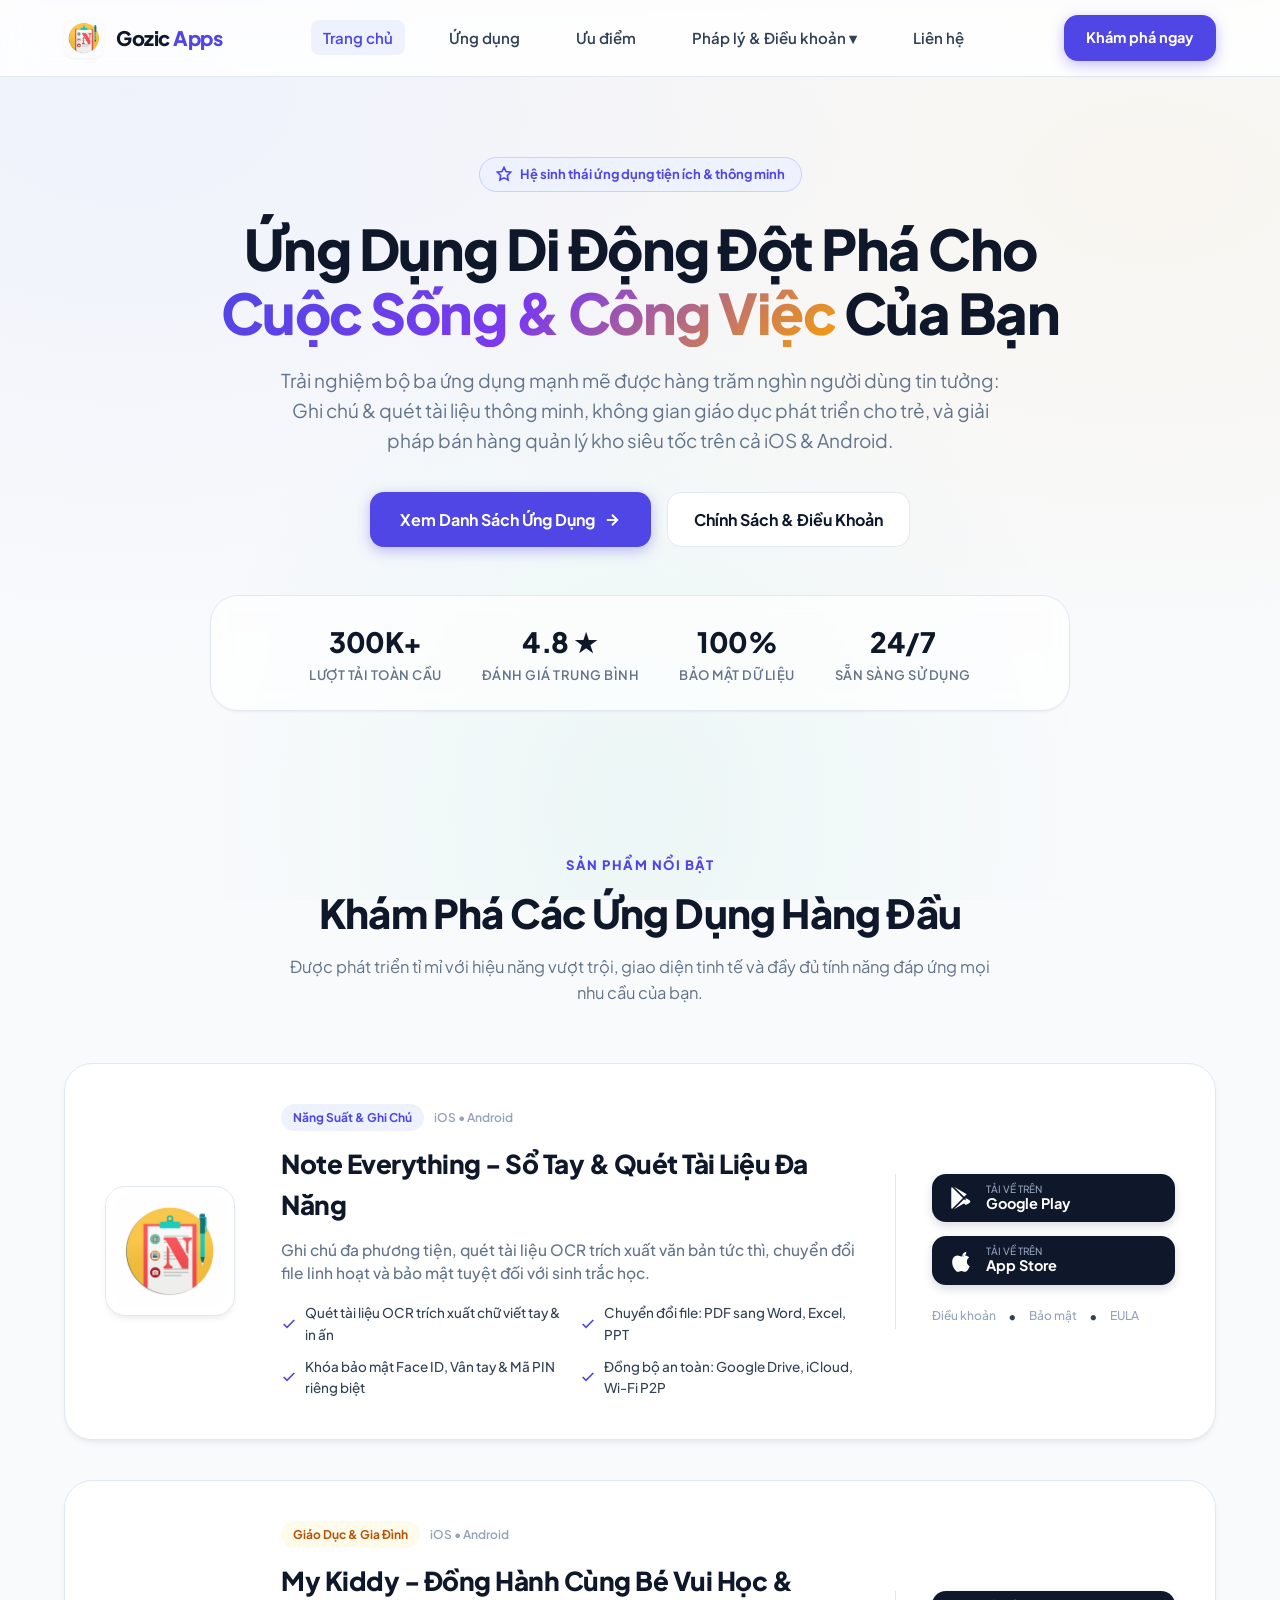
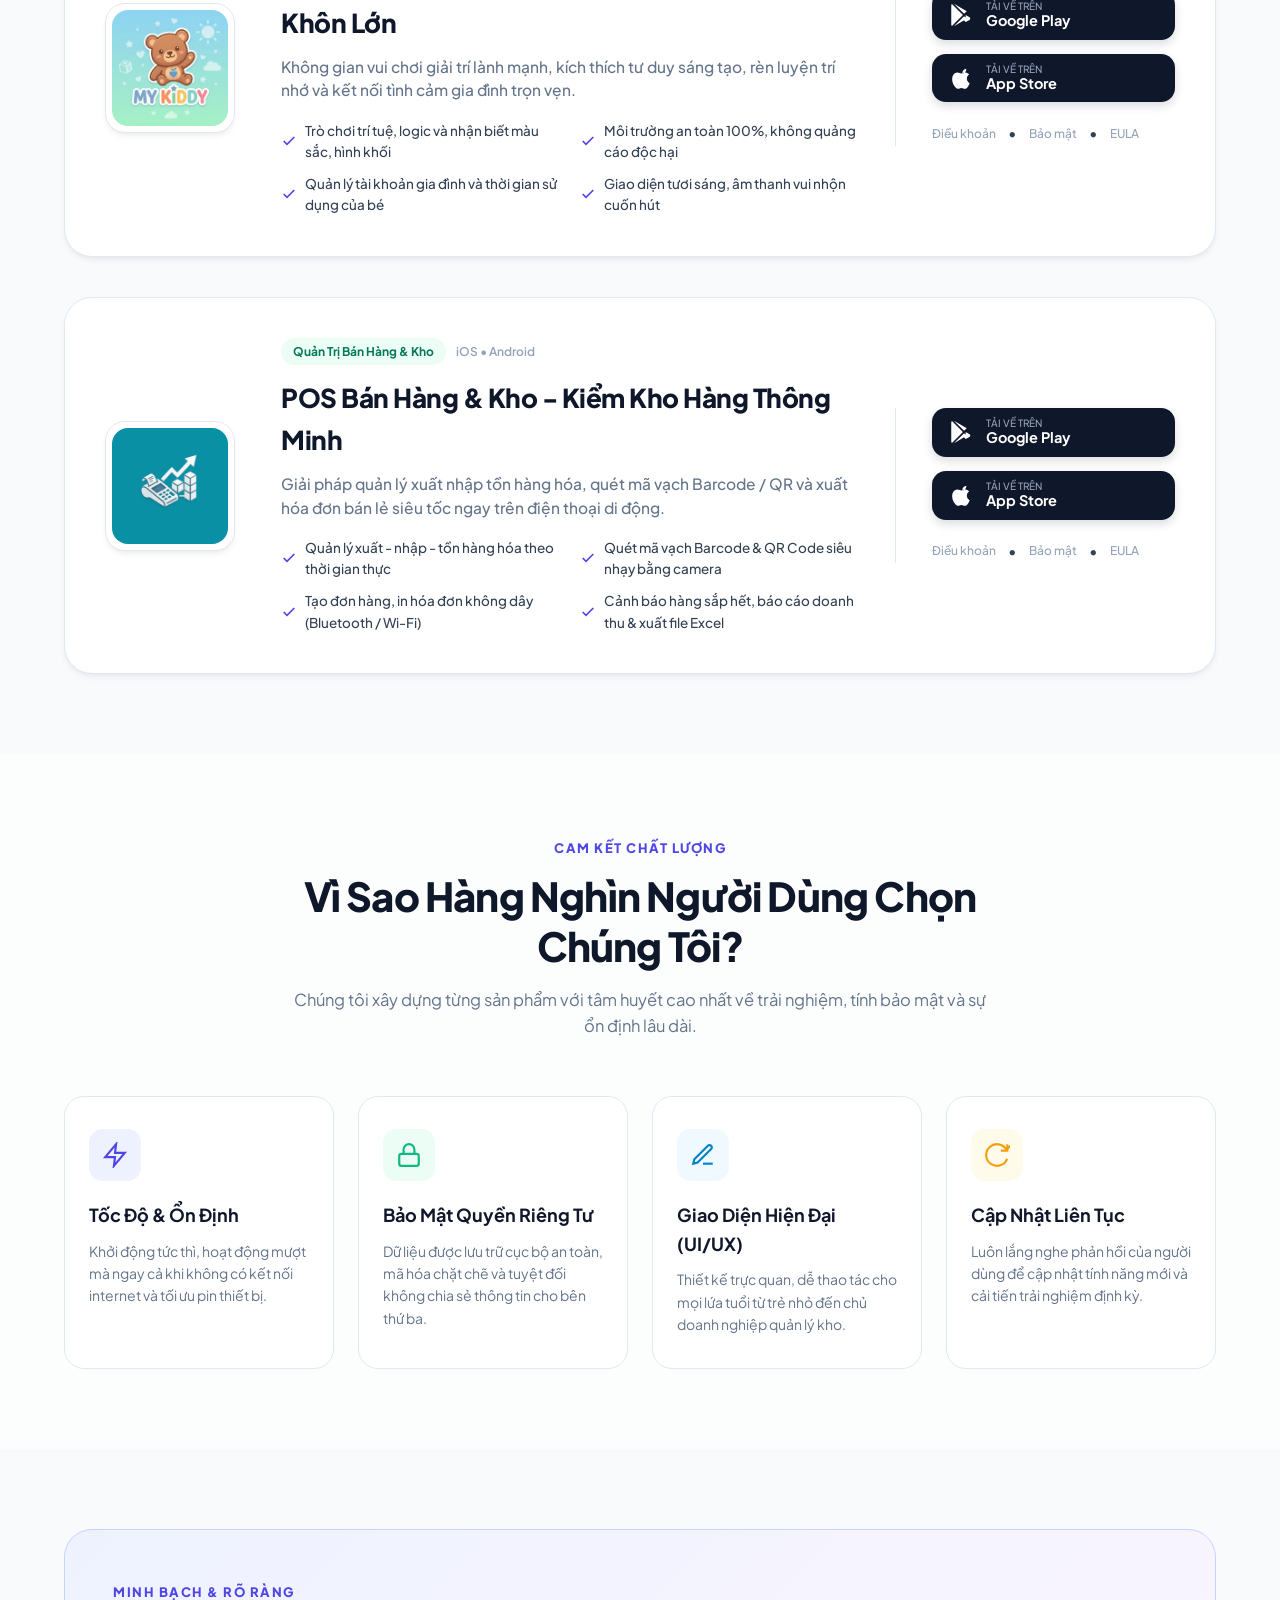
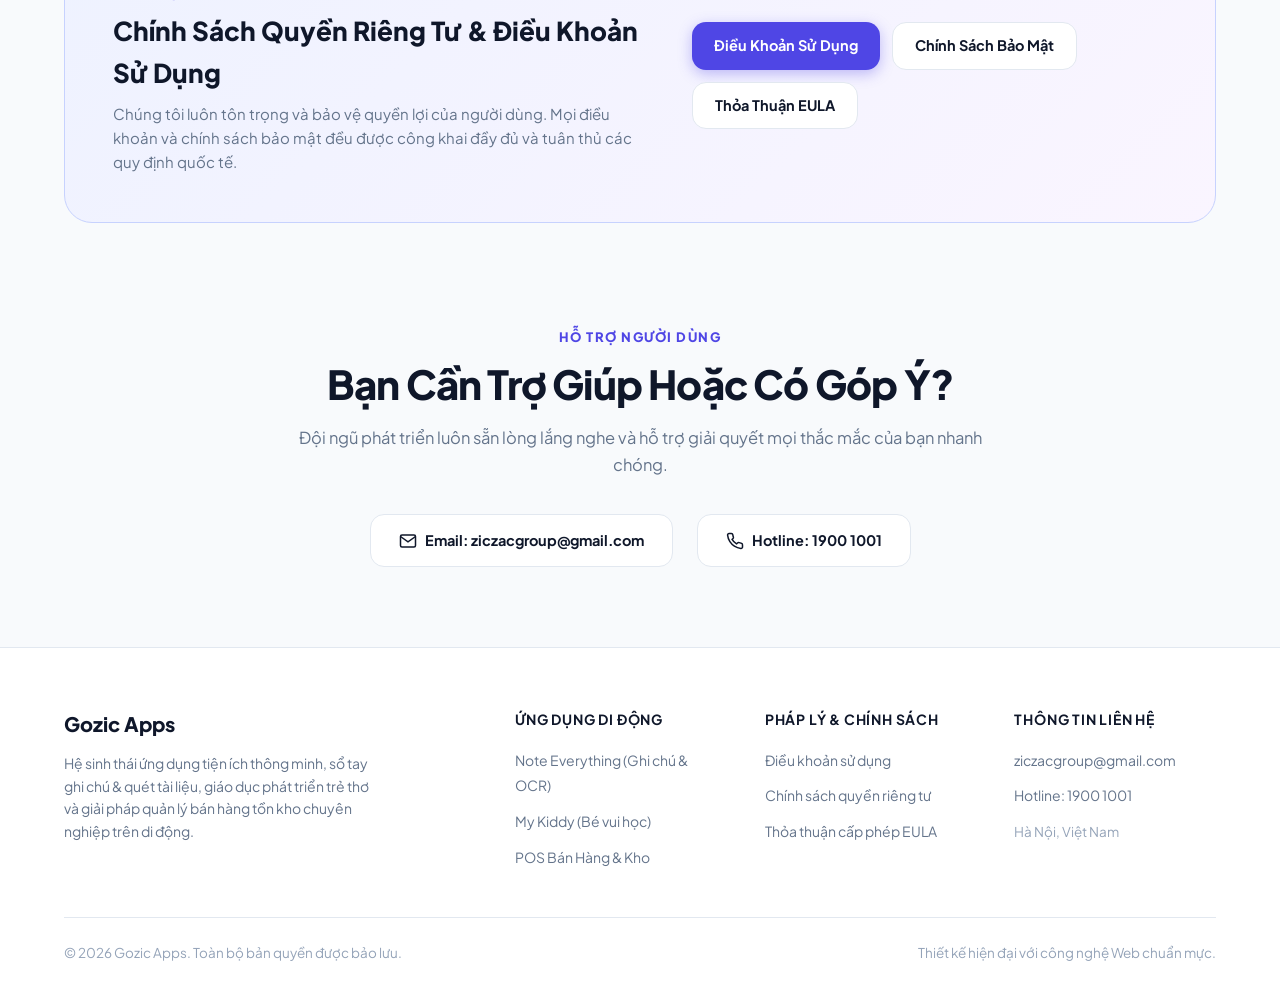
==== index.html @ 4e3cdf43 "feat: initialize myapps website with 3 apps showcase, custom modern styling, and full legal policy p" ====
<!DOCTYPE html>
<html lang="vi">
<head>
  <meta charset="UTF-8">
  <meta name="viewport" content="width=device-width, initial-scale=1.0">
  <title>Gozic Apps - Hệ Sinh Thái Ứng Dụng Di Động Thông Minh</title>
  <meta name="description" content="Khám phá bộ 3 ứng dụng di động hàng đầu của Gozic: Note Everything (Ghi chú & Scanner), My Kiddy (Giáo dục gia đình) và POS Bán Hàng & Kho trên Android và iOS.">
  
  <!-- Open Graph -->
  <meta property="og:title" content="Gozic Apps - Hệ Sinh Thái Ứng Dụng Di Động Thông Minh">
  <meta property="og:description" content="Ghi chú & Quét tài liệu OCR, Giáo dục vui học cho trẻ và Quản lý bán hàng kho hàng chuyên nghiệp trên iOS & Android.">
  <meta property="og:image" content="assets/photo/note-everything.png">
  <meta property="og:type" content="website">

  <!-- Favicon -->
  <link rel="icon" type="image/png" href="assets/photo/note-everything.png">

  <!-- Fonts: Plus Jakarta Sans -->
  <link rel="preconnect" href="https://fonts.googleapis.com">
  <link rel="preconnect" href="https://fonts.gstatic.com" crossorigin>
  <link href="https://fonts.googleapis.com/css2?family=Plus+Jakarta+Sans:wght@400;500;600;700;800&display=swap" rel="stylesheet">

  <!-- Stylesheet -->
  <link rel="stylesheet" href="assets/css/style.css">
</head>
<body>

  <!-- Site Header -->
  <header class="site-header">
    <div class="container">
      <div class="nav-wrap">
        <a href="index.html" class="brand-logo">
          <img src="assets/photo/note-everything.png" alt="Gozic Apps Logo">
          <span>Gozic <span class="brand-accent">Apps</span></span>
        </a>

        <ul class="nav-links">
          <li><a href="#home" class="active">Trang chủ</a></li>
          <li><a href="#apps">Ứng dụng</a></li>
          <li><a href="#features">Ưu điểm</a></li>
          <li class="nav-dropdown">
            <a href="#legal">Pháp lý & Điều khoản ▾</a>
            <ul class="dropdown-menu">
              <li><a href="pages/terms-and-conditions-of-use.html">Điều khoản sử dụng</a></li>
              <li><a href="pages/privacy-policy.html">Chính sách bảo mật</a></li>
              <li><a href="pages/licensed-application-end-user-license-agreement.html">Thỏa thuận EULA</a></li>
            </ul>
          </li>
          <li><a href="#contact">Liên hệ</a></li>
        </ul>

        <div class="nav-cta">
          <a href="#apps" class="btn btn-primary">Khám phá ngay</a>
        </div>

        <button class="mobile-toggle" aria-label="Toggle Menu">
          <span></span>
          <span></span>
          <span></span>
        </button>
      </div>
    </div>
  </header>

  <!-- Mobile Navigation Drawer -->
  <div class="mobile-nav-drawer">
    <a href="#home">Trang chủ</a>
    <a href="#apps">Danh sách Ứng dụng</a>
    <a href="#features">Ưu điểm vượt trội</a>
    <a href="pages/terms-and-conditions-of-use.html">Điều khoản sử dụng</a>
    <a href="pages/privacy-policy.html">Chính sách bảo mật</a>
    <a href="pages/licensed-application-end-user-license-agreement.html">Thỏa thuận EULA</a>
    <a href="#contact">Liên hệ hỗ trợ</a>
  </div>

  <main>
    <!-- Hero Section -->
    <section id="home" class="hero-section">
      <div class="container">
        <span class="badge-pill">
          <svg viewBox="0 0 24 24" fill="none" stroke="currentColor" stroke-width="2.5"><path d="M12 2l3.09 6.26L22 9.27l-5 4.87 1.18 6.88L12 17.77l-6.18 3.25L7 14.14 2 9.27l6.91-1.01L12 2z"/></svg>
          Hệ sinh thái ứng dụng tiện ích & thông minh
        </span>

        <h1 class="hero-title">
          Ứng Dụng Di Động Đột Phá Cho <br>
          <span class="gradient-text">Cuộc Sống & Công Việc</span> Của Bạn
        </h1>

        <p class="hero-desc">
          Trải nghiệm bộ ba ứng dụng mạnh mẽ được hàng trăm nghìn người dùng tin tưởng: Ghi chú & quét tài liệu thông minh, không gian giáo dục phát triển cho trẻ, và giải pháp bán hàng quản lý kho siêu tốc trên cả iOS & Android.
        </p>

        <div style="display: flex; justify-content: center; gap: 16px; flex-wrap: wrap;">
          <a href="#apps" class="btn btn-primary" style="padding: 14px 30px; font-size: 16px;">
            Xem Danh Sách Ứng Dụng
            <svg width="18" height="18" viewBox="0 0 24 24" fill="none" stroke="currentColor" stroke-width="2.5"><line x1="5" y1="12" x2="19" y2="12"></line><polyline points="12 5 19 12 12 19"></polyline></svg>
          </a>
          <a href="#legal" class="btn btn-outline" style="padding: 14px 26px; font-size: 16px;">
            Chính Sách & Điều Khoản
          </a>
        </div>

        <!-- Social Proof Stats -->
        <div class="hero-stats">
          <div class="stat-item">
            <div class="stat-number">300K+</div>
            <div class="stat-label">Lượt Tải Toàn Cầu</div>
          </div>
          <div class="stat-item">
            <div class="stat-number">4.8 ★</div>
            <div class="stat-label">Đánh Giá Trung Bình</div>
          </div>
          <div class="stat-item">
            <div class="stat-number">100%</div>
            <div class="stat-label">Bảo Mật Dữ Liệu</div>
          </div>
          <div class="stat-item">
            <div class="stat-number">24/7</div>
            <div class="stat-label">Sẵn Sàng Sử Dụng</div>
          </div>
        </div>
      </div>
    </section>

    <!-- Apps Showcase Section -->
    <section id="apps" class="section">
      <div class="container">
        <div class="section-header">
          <span class="section-tag">Sản phẩm nổi bật</span>
          <h2 class="section-title">Khám Phá Các Ứng Dụng Hàng Đầu</h2>
          <p class="section-desc">
            Được phát triển tỉ mỉ với hiệu năng vượt trội, giao diện tinh tế và đầy đủ tính năng đáp ứng mọi nhu cầu của bạn.
          </p>
        </div>

        <div class="apps-grid">
          
          <!-- APP 1: Note Everything -->
          <article id="app-note" class="app-card">
            <div class="app-logo-box">
              <img src="assets/photo/note-everything.png" alt="Note Everything App Icon" loading="lazy">
            </div>

            <div class="app-info">
              <div class="app-meta">
                <span class="app-category-badge badge-indigo">Năng Suất & Ghi Chú</span>
                <span class="app-platform-tags">iOS • Android</span>
              </div>
              <h3 class="app-name">Note Everything - Sổ Tay & Quét Tài Liệu Đa Năng</h3>
              <p class="app-tagline">
                Ghi chú đa phương tiện, quét tài liệu OCR trích xuất văn bản tức thì, chuyển đổi file linh hoạt và bảo mật tuyệt đối với sinh trắc học.
              </p>

              <ul class="app-feature-list">
                <li>
                  <svg viewBox="0 0 24 24" fill="none" stroke="currentColor" stroke-width="2.5"><polyline points="20 6 9 17 4 12"></polyline></svg>
                  Quét tài liệu OCR trích xuất chữ viết tay & in ấn
                </li>
                <li>
                  <svg viewBox="0 0 24 24" fill="none" stroke="currentColor" stroke-width="2.5"><polyline points="20 6 9 17 4 12"></polyline></svg>
                  Chuyển đổi file: PDF sang Word, Excel, PPT
                </li>
                <li>
                  <svg viewBox="0 0 24 24" fill="none" stroke="currentColor" stroke-width="2.5"><polyline points="20 6 9 17 4 12"></polyline></svg>
                  Khóa bảo mật Face ID, Vân tay & Mã PIN riêng biệt
                </li>
                <li>
                  <svg viewBox="0 0 24 24" fill="none" stroke="currentColor" stroke-width="2.5"><polyline points="20 6 9 17 4 12"></polyline></svg>
                  Đồng bộ an toàn: Google Drive, iCloud, Wi-Fi P2P
                </li>
              </ul>
            </div>

            <div class="app-actions">
              <!-- Google Play -->
              <a href="https://play.google.com/store/apps/details?id=com.wrap.apps.note" target="_blank" rel="noopener noreferrer" class="store-btn">
                <svg viewBox="0 0 24 24"><path d="M3.609 1.814L13.792 12 3.61 22.186a2.38 2.38 0 0 1-.61-1.63V3.444c0-.624.225-1.2.609-1.63zm11.24 11.24l2.483 2.484-11.89 6.837 9.407-9.321zm0-2.108L5.442 1.625l11.89 6.837-2.483 2.484zm1.485 1.054l3.52 2.022a1.442 1.442 0 0 1 0 2.496l-3.52 2.022-2.176-2.176 2.176-2.364z"/></svg>
                <div class="store-btn-text">
                  <span class="store-sub">Tải về trên</span>
                  <span class="store-name">Google Play</span>
                </div>
              </a>

              <!-- App Store -->
              <a href="https://apps.apple.com/us/app/note-everything/id6479020525" target="_blank" rel="noopener noreferrer" class="store-btn">
                <svg viewBox="0 0 24 24"><path d="M18.71 19.5c-.83 1.24-1.71 2.45-3.05 2.47-1.34.03-1.77-.79-3.29-.79-1.53 0-2 .77-3.27.82-1.31.05-2.3-1.32-3.14-2.53C4.25 17 2.94 12.45 4.7 9.39c.87-1.52 2.43-2.48 4.12-2.51 1.28-.02 2.5.87 3.29.87.78 0 2.26-1.07 3.81-.91.65.03 2.47.26 3.64 1.98-.09.06-2.17 1.28-2.15 3.81.03 3.02 2.65 4.03 2.68 4.04-.03.07-.42 1.44-1.38 2.83M15.97 6.38c.62-.75 1.04-1.8 0.92-2.85-.9.04-1.99.6-2.64 1.35-.58.67-1.09 1.74-.95 2.78 1.01.08 2.05-.53 2.67-1.28"/></svg>
                <div class="store-btn-text">
                  <span class="store-sub">Tải về trên</span>
                  <span class="store-name">App Store</span>
                </div>
              </a>

              <div class="app-legal-links">
                <a href="pages/terms-and-conditions-of-use.html">Điều khoản</a>
                <span>•</span>
                <a href="pages/privacy-policy.html">Bảo mật</a>
                <span>•</span>
                <a href="pages/licensed-application-end-user-license-agreement.html">EULA</a>
              </div>
            </div>
          </article>

          <!-- APP 2: My Kiddy -->
          <article id="app-kiddy" class="app-card">
            <div class="app-logo-box">
              <img src="assets/photo/my-kiddy.png" alt="My Kiddy App Icon" loading="lazy">
            </div>

            <div class="app-info">
              <div class="app-meta">
                <span class="app-category-badge badge-amber">Giáo Dục & Gia Đình</span>
                <span class="app-platform-tags">iOS • Android</span>
              </div>
              <h3 class="app-name">My Kiddy - Đồng Hành Cùng Bé Vui Học & Khôn Lớn</h3>
              <p class="app-tagline">
                Không gian vui chơi giải trí lành mạnh, kích thích tư duy sáng tạo, rèn luyện trí nhớ và kết nối tình cảm gia đình trọn vẹn.
              </p>

              <ul class="app-feature-list">
                <li>
                  <svg viewBox="0 0 24 24" fill="none" stroke="currentColor" stroke-width="2.5"><polyline points="20 6 9 17 4 12"></polyline></svg>
                  Trò chơi trí tuệ, logic và nhận biết màu sắc, hình khối
                </li>
                <li>
                  <svg viewBox="0 0 24 24" fill="none" stroke="currentColor" stroke-width="2.5"><polyline points="20 6 9 17 4 12"></polyline></svg>
                  Môi trường an toàn 100%, không quảng cáo độc hại
                </li>
                <li>
                  <svg viewBox="0 0 24 24" fill="none" stroke="currentColor" stroke-width="2.5"><polyline points="20 6 9 17 4 12"></polyline></svg>
                  Quản lý tài khoản gia đình và thời gian sử dụng của bé
                </li>
                <li>
                  <svg viewBox="0 0 24 24" fill="none" stroke="currentColor" stroke-width="2.5"><polyline points="20 6 9 17 4 12"></polyline></svg>
                  Giao diện tươi sáng, âm thanh vui nhộn cuốn hút
                </li>
              </ul>
            </div>

            <div class="app-actions">
              <!-- Google Play -->
              <a href="https://play.google.com/store/apps/details?id=com.gozic.mykiddy" target="_blank" rel="noopener noreferrer" class="store-btn">
                <svg viewBox="0 0 24 24"><path d="M3.609 1.814L13.792 12 3.61 22.186a2.38 2.38 0 0 1-.61-1.63V3.444c0-.624.225-1.2.609-1.63zm11.24 11.24l2.483 2.484-11.89 6.837 9.407-9.321zm0-2.108L5.442 1.625l11.89 6.837-2.483 2.484zm1.485 1.054l3.52 2.022a1.442 1.442 0 0 1 0 2.496l-3.52 2.022-2.176-2.176 2.176-2.364z"/></svg>
                <div class="store-btn-text">
                  <span class="store-sub">Tải về trên</span>
                  <span class="store-name">Google Play</span>
                </div>
              </a>

              <!-- App Store -->
              <a href="https://apps.apple.com/us/app/my-kiddy/id6801847363" target="_blank" rel="noopener noreferrer" class="store-btn">
                <svg viewBox="0 0 24 24"><path d="M18.71 19.5c-.83 1.24-1.71 2.45-3.05 2.47-1.34.03-1.77-.79-3.29-.79-1.53 0-2 .77-3.27.82-1.31.05-2.3-1.32-3.14-2.53C4.25 17 2.94 12.45 4.7 9.39c.87-1.52 2.43-2.48 4.12-2.51 1.28-.02 2.5.87 3.29.87.78 0 2.26-1.07 3.81-.91.65.03 2.47.26 3.64 1.98-.09.06-2.17 1.28-2.15 3.81.03 3.02 2.65 4.03 2.68 4.04-.03.07-.42 1.44-1.38 2.83M15.97 6.38c.62-.75 1.04-1.8 0.92-2.85-.9.04-1.99.6-2.64 1.35-.58.67-1.09 1.74-.95 2.78 1.01.08 2.05-.53 2.67-1.28"/></svg>
                <div class="store-btn-text">
                  <span class="store-sub">Tải về trên</span>
                  <span class="store-name">App Store</span>
                </div>
              </a>

              <div class="app-legal-links">
                <a href="pages/terms-and-conditions-of-use.html">Điều khoản</a>
                <span>•</span>
                <a href="pages/privacy-policy.html">Bảo mật</a>
                <span>•</span>
                <a href="pages/licensed-application-end-user-license-agreement.html">EULA</a>
              </div>
            </div>
          </article>

          <!-- APP 3: POS Bán Hàng & Kho -->
          <article id="app-pos" class="app-card">
            <div class="app-logo-box">
              <img src="assets/photo/pos-kiem-kho.png" alt="POS Bán Hàng & Kho Icon" loading="lazy">
            </div>

            <div class="app-info">
              <div class="app-meta">
                <span class="app-category-badge badge-emerald">Quản Trị Bán Hàng & Kho</span>
                <span class="app-platform-tags">iOS • Android</span>
              </div>
              <h3 class="app-name">POS Bán Hàng & Kho - Kiểm Kho Hàng Thông Minh</h3>
              <p class="app-tagline">
                Giải pháp quản lý xuất nhập tồn hàng hóa, quét mã vạch Barcode / QR và xuất hóa đơn bán lẻ siêu tốc ngay trên điện thoại di động.
              </p>

              <ul class="app-feature-list">
                <li>
                  <svg viewBox="0 0 24 24" fill="none" stroke="currentColor" stroke-width="2.5"><polyline points="20 6 9 17 4 12"></polyline></svg>
                  Quản lý xuất - nhập - tồn hàng hóa theo thời gian thực
                </li>
                <li>
                  <svg viewBox="0 0 24 24" fill="none" stroke="currentColor" stroke-width="2.5"><polyline points="20 6 9 17 4 12"></polyline></svg>
                  Quét mã vạch Barcode & QR Code siêu nhạy bằng camera
                </li>
                <li>
                  <svg viewBox="0 0 24 24" fill="none" stroke="currentColor" stroke-width="2.5"><polyline points="20 6 9 17 4 12"></polyline></svg>
                  Tạo đơn hàng, in hóa đơn không dây (Bluetooth / Wi-Fi)
                </li>
                <li>
                  <svg viewBox="0 0 24 24" fill="none" stroke="currentColor" stroke-width="2.5"><polyline points="20 6 9 17 4 12"></polyline></svg>
                  Cảnh báo hàng sắp hết, báo cáo doanh thu & xuất file Excel
                </li>
              </ul>
            </div>

            <div class="app-actions">
              <!-- Google Play -->
              <a href="https://play.google.com/store/apps/details?id=com.gozic.kiemkhohang" target="_blank" rel="noopener noreferrer" class="store-btn">
                <svg viewBox="0 0 24 24"><path d="M3.609 1.814L13.792 12 3.61 22.186a2.38 2.38 0 0 1-.61-1.63V3.444c0-.624.225-1.2.609-1.63zm11.24 11.24l2.483 2.484-11.89 6.837 9.407-9.321zm0-2.108L5.442 1.625l11.89 6.837-2.483 2.484zm1.485 1.054l3.52 2.022a1.442 1.442 0 0 1 0 2.496l-3.52 2.022-2.176-2.176 2.176-2.364z"/></svg>
                <div class="store-btn-text">
                  <span class="store-sub">Tải về trên</span>
                  <span class="store-name">Google Play</span>
                </div>
              </a>

              <!-- App Store -->
              <a href="https://apps.apple.com/us/app/pos-b%C3%A1n-h%C3%A0ng-kho/id6760744449" target="_blank" rel="noopener noreferrer" class="store-btn">
                <svg viewBox="0 0 24 24"><path d="M18.71 19.5c-.83 1.24-1.71 2.45-3.05 2.47-1.34.03-1.77-.79-3.29-.79-1.53 0-2 .77-3.27.82-1.31.05-2.3-1.32-3.14-2.53C4.25 17 2.94 12.45 4.7 9.39c.87-1.52 2.43-2.48 4.12-2.51 1.28-.02 2.5.87 3.29.87.78 0 2.26-1.07 3.81-.91.65.03 2.47.26 3.64 1.98-.09.06-2.17 1.28-2.15 3.81.03 3.02 2.65 4.03 2.68 4.04-.03.07-.42 1.44-1.38 2.83M15.97 6.38c.62-.75 1.04-1.8 0.92-2.85-.9.04-1.99.6-2.64 1.35-.58.67-1.09 1.74-.95 2.78 1.01.08 2.05-.53 2.67-1.28"/></svg>
                <div class="store-btn-text">
                  <span class="store-sub">Tải về trên</span>
                  <span class="store-name">App Store</span>
                </div>
              </a>

              <div class="app-legal-links">
                <a href="pages/terms-and-conditions-of-use.html">Điều khoản</a>
                <span>•</span>
                <a href="pages/privacy-policy.html">Bảo mật</a>
                <span>•</span>
                <a href="pages/licensed-application-end-user-license-agreement.html">EULA</a>
              </div>
            </div>
          </article>

        </div>
      </div>
    </section>

    <!-- Why Choose Section -->
    <section id="features" class="section" style="background: rgba(255, 255, 255, 0.6);">
      <div class="container">
        <div class="section-header">
          <span class="section-tag">Cam kết chất lượng</span>
          <h2 class="section-title">Vì Sao Hàng Nghìn Người Dùng Chọn Chúng Tôi?</h2>
          <p class="section-desc">
            Chúng tôi xây dựng từng sản phẩm với tâm huyết cao nhất về trải nghiệm, tính bảo mật và sự ổn định lâu dài.
          </p>
        </div>

        <div class="features-grid">
          <div class="feature-box">
            <div class="feature-icon-wrapper" style="background: var(--primary-light); color: var(--primary);">
              <svg width="26" height="26" viewBox="0 0 24 24" fill="none" stroke="currentColor" stroke-width="2"><polygon points="13 2 3 14 12 14 11 22 21 10 12 10 13 2"></polygon></svg>
            </div>
            <h4>Tốc Độ & Ổn Định</h4>
            <p>Khởi động tức thì, hoạt động mượt mà ngay cả khi không có kết nối internet và tối ưu pin thiết bị.</p>
          </div>

          <div class="feature-box">
            <div class="feature-icon-wrapper" style="background: var(--accent-emerald-light); color: var(--accent-emerald);">
              <svg width="26" height="26" viewBox="0 0 24 24" fill="none" stroke="currentColor" stroke-width="2"><rect x="3" y="11" width="18" height="11" rx="2" ry="2"></rect><path d="M7 11V7a5 5 0 0 1 10 0v4"></path></svg>
            </div>
            <h4>Bảo Mật Quyền Riêng Tư</h4>
            <p>Dữ liệu được lưu trữ cục bộ an toàn, mã hóa chặt chẽ và tuyệt đối không chia sẻ thông tin cho bên thứ ba.</p>
          </div>

          <div class="feature-box">
            <div class="feature-icon-wrapper" style="background: var(--accent-sky-light); color: var(--accent-sky);">
              <svg width="26" height="26" viewBox="0 0 24 24" fill="none" stroke="currentColor" stroke-width="2"><path d="M12 20h9"></path><path d="M16.5 3.5a2.121 2.121 0 0 1 3 3L7 19l-4 1 1-4L16.5 3.5z"></path></svg>
            </div>
            <h4>Giao Diện Hiện Đại (UI/UX)</h4>
            <p>Thiết kế trực quan, dễ thao tác cho mọi lứa tuổi từ trẻ nhỏ đến chủ doanh nghiệp quản lý kho.</p>
          </div>

          <div class="feature-box">
            <div class="feature-icon-wrapper" style="background: var(--accent-amber-light); color: var(--accent-amber);">
              <svg width="26" height="26" viewBox="0 0 24 24" fill="none" stroke="currentColor" stroke-width="2"><path d="M21.5 2v6h-6M21.34 15.57a10 10 0 1 1-.57-8.38l5.67-5.67"/></svg>
            </div>
            <h4>Cập Nhật Liên Tục</h4>
            <p>Luôn lắng nghe phản hồi của người dùng để cập nhật tính năng mới và cải tiến trải nghiệm định kỳ.</p>
          </div>
        </div>
      </div>
    </section>

    <!-- Legal & Policies Quick Section -->
    <section id="legal" class="section">
      <div class="container">
        <div class="legal-banner-card">
          <div class="legal-banner-content">
            <span class="section-tag" style="margin-bottom: 8px;">Minh bạch & Rõ ràng</span>
            <h3>Chính Sách Quyền Riêng Tư & Điều Khoản Sử Dụng</h3>
            <p>
              Chúng tôi luôn tôn trọng và bảo vệ quyền lợi của người dùng. Mọi điều khoản và chính sách bảo mật đều được công khai đầy đủ và tuân thủ các quy định quốc tế.
            </p>
          </div>

          <div class="legal-banner-buttons">
            <a href="pages/terms-and-conditions-of-use.html" class="btn btn-primary">
              Điều Khoản Sử Dụng
            </a>
            <a href="pages/privacy-policy.html" class="btn btn-outline">
              Chính Sách Bảo Mật
            </a>
            <a href="pages/licensed-application-end-user-license-agreement.html" class="btn btn-outline">
              Thỏa Thuận EULA
            </a>
          </div>
        </div>
      </div>
    </section>

    <!-- Contact Section -->
    <section id="contact" class="section" style="padding-top: 20px;">
      <div class="container">
        <div class="section-header" style="margin-bottom: 36px;">
          <span class="section-tag">Hỗ trợ người dùng</span>
          <h2 class="section-title">Bạn Cần Trợ Giúp Hoặc Có Góp Ý?</h2>
          <p class="section-desc">
            Đội ngũ phát triển luôn sẵn lòng lắng nghe và hỗ trợ giải quyết mọi thắc mắc của bạn nhanh chóng.
          </p>
        </div>

        <div style="display: flex; justify-content: center; gap: 24px; flex-wrap: wrap;">
          <a href="mailto:ziczacgroup@gmail.com" class="btn btn-outline" style="padding: 14px 28px;">
            <svg width="18" height="18" viewBox="0 0 24 24" fill="none" stroke="currentColor" stroke-width="2"><path d="M4 4h16c1.1 0 2 .9 2 2v12c0 1.1-.9 2-2 2H4c-1.1 0-2-.9-2-2V6c0-1.1.9-2 2-2z"></path><polyline points="22,6 12,13 2,6"></polyline></svg>
            Email: ziczacgroup@gmail.com
          </a>
          <a href="tel:19001001" class="btn btn-outline" style="padding: 14px 28px;">
            <svg width="18" height="18" viewBox="0 0 24 24" fill="none" stroke="currentColor" stroke-width="2"><path d="M22 16.92v3a2 2 0 0 1-2.18 2 19.79 19.79 0 0 1-8.63-3.07 19.5 19.5 0 0 1-6-6 19.79 19.79 0 0 1-3.07-8.67A2 2 0 0 1 4.11 2h3a2 2 0 0 1 2 1.72 12.84 12.84 0 0 0 .7 2.81 2 2 0 0 1-.45 2.11L8.09 9.91a16 16 0 0 0 6 6l1.27-1.27a2 2 0 0 1 2.11-.45 12.84 12.84 0 0 0 2.81.7A2 2 0 0 1 22 16.92z"></path></svg>
            Hotline: 1900 1001
          </a>
        </div>
      </div>
    </section>
  </main>

  <!-- Site Footer -->
  <footer class="site-footer">
    <div class="container">
      <div class="footer-top">
        <div class="footer-brand">
          <h4>Gozic Apps</h4>
          <p>
            Hệ sinh thái ứng dụng tiện ích thông minh, sổ tay ghi chú & quét tài liệu, giáo dục phát triển trẻ thơ và giải pháp quản lý bán hàng tồn kho chuyên nghiệp trên di động.
          </p>
        </div>

        <div class="footer-col">
          <h5>Ứng Dụng Di Động</h5>
          <ul>
            <li><a href="#app-note">Note Everything (Ghi chú & OCR)</a></li>
            <li><a href="#app-kiddy">My Kiddy (Bé vui học)</a></li>
            <li><a href="#app-pos">POS Bán Hàng & Kho</a></li>
          </ul>
        </div>

        <div class="footer-col">
          <h5>Pháp Lý & Chính Sách</h5>
          <ul>
            <li><a href="pages/terms-and-conditions-of-use.html">Điều khoản sử dụng</a></li>
            <li><a href="pages/privacy-policy.html">Chính sách quyền riêng tư</a></li>
            <li><a href="pages/licensed-application-end-user-license-agreement.html">Thỏa thuận cấp phép EULA</a></li>
          </ul>
        </div>

        <div class="footer-col">
          <h5>Thông Tin Liên Hệ</h5>
          <ul>
            <li><a href="mailto:ziczacgroup@gmail.com">ziczacgroup@gmail.com</a></li>
            <li><a href="tel:19001001">Hotline: 1900 1001</a></li>
            <li><span style="color: var(--text-light); font-size: 13.5px;">Hà Nội, Việt Nam</span></li>
          </ul>
        </div>
      </div>

      <div class="footer-bottom">
        <p>© 2026 Gozic Apps. Toàn bộ bản quyền được bảo lưu.</p>
        <p>Thiết kế hiện đại với công nghệ Web chuẩn mực.</p>
      </div>
    </div>
  </footer>

  <!-- Scripts -->
  <script src="assets/js/main.js"></script>
</body>
</html>
---- assets/css/style.css ----
/* ==========================================================================
   Gozic Apps - Modern Light Aesthetic Stylesheet
   Designed with Vanilla CSS, Slate & Indigo Modern Palette
   ========================================================================== */

:root {
  /* Color Palette - Slate & Accents */
  --bg-main: #F8FAFC;
  --bg-surface: #FFFFFF;
  --bg-subtle: #F1F5F9;
  --bg-alt: #EDF2F7;
  
  --text-main: #0F172A;
  --text-body: #334155;
  --text-muted: #64748B;
  --text-light: #94A3B8;
  
  --border-color: #E2E8F0;
  --border-light: #F1F5F9;
  --border-focus: #C7D2FE;

  /* Theme Accents */
  --primary: #4F46E5;
  --primary-hover: #4338CA;
  --primary-light: #EEF2FF;
  --primary-glow: rgba(79, 70, 229, 0.15);

  --accent-amber: #F59E0B;
  --accent-amber-light: #FFFBEB;
  
  --accent-emerald: #10B981;
  --accent-emerald-light: #ECFDF5;
  
  --accent-sky: #0284C7;
  --accent-sky-light: #F0F9FF;

  --accent-rose: #EF4444;
  --accent-rose-light: #FEF2F2;

  /* Elevation Shadows */
  --shadow-sm: 0 1px 2px 0 rgba(15, 23, 42, 0.05);
  --shadow-md: 0 4px 6px -1px rgba(15, 23, 42, 0.06), 0 2px 4px -2px rgba(15, 23, 42, 0.04);
  --shadow-lg: 0 12px 24px -4px rgba(15, 23, 42, 0.08), 0 4px 8px -2px rgba(15, 23, 42, 0.04);
  --shadow-xl: 0 20px 32px -6px rgba(15, 23, 42, 0.10), 0 8px 16px -4px rgba(15, 23, 42, 0.06);

  /* Radius */
  --radius-sm: 8px;
  --radius-md: 14px;
  --radius-lg: 20px;
  --radius-xl: 28px;
  --radius-full: 9999px;

  /* Typography */
  --font-family: 'Plus Jakarta Sans', -apple-system, BlinkMacSystemFont, 'Segoe UI', Roboto, Helvetica, Arial, sans-serif;
  --transition: all 0.25s cubic-bezier(0.16, 1, 0.3, 1);
}

/* ==========================================================================
   Base & Reset
   ========================================================================== */
*, *::before, *::after {
  box-sizing: border-box;
  margin: 0;
  padding: 0;
}

html {
  font-family: var(--font-family);
  font-size: 16px;
  line-height: 1.6;
  color: var(--text-body);
  background-color: var(--bg-main);
  scroll-behavior: smooth;
  -webkit-text-size-adjust: 100%;
}

body {
  min-height: 100vh;
  display: flex;
  flex-direction: column;
  background-color: var(--bg-main);
  background-image: 
    radial-gradient(at 10% 10%, rgba(99, 102, 241, 0.06) 0px, transparent 50%),
    radial-gradient(at 90% 20%, rgba(245, 158, 11, 0.05) 0px, transparent 50%),
    radial-gradient(at 50% 90%, rgba(16, 185, 129, 0.05) 0px, transparent 50%);
  background-repeat: no-repeat;
  background-attachment: fixed;
  overflow-x: hidden;
}

a {
  color: var(--primary);
  text-decoration: none;
  transition: var(--transition);
}

a:hover {
  color: var(--primary-hover);
}

img {
  max-width: 100%;
  height: auto;
  display: block;
}

button {
  font-family: inherit;
  cursor: pointer;
  border: none;
  background: none;
}

/* Container */
.container {
  width: 100%;
  max-width: 1200px;
  margin: 0 auto;
  padding: 0 24px;
}

/* ==========================================================================
   Header & Navigation
   ========================================================================== */
.site-header {
  position: sticky;
  top: 0;
  z-index: 1000;
  background: rgba(255, 255, 255, 0.85);
  backdrop-filter: blur(16px);
  -webkit-backdrop-filter: blur(16px);
  border-bottom: 1px solid var(--border-color);
  transition: var(--transition);
}

.site-header.scrolled {
  background: rgba(255, 255, 255, 0.95);
  box-shadow: var(--shadow-sm);
}

.nav-wrap {
  display: flex;
  align-items: center;
  justify-content: space-between;
  height: 76px;
}

.brand-logo {
  display: flex;
  align-items: center;
  gap: 12px;
  font-size: 20px;
  font-weight: 800;
  color: var(--text-main);
  letter-spacing: -0.5px;
}

.brand-logo img {
  width: 40px;
  height: 40px;
  border-radius: 10px;
  object-fit: cover;
  box-shadow: var(--shadow-sm);
}

.brand-logo span.brand-accent {
  color: var(--primary);
}

.nav-links {
  display: flex;
  align-items: center;
  gap: 32px;
  list-style: none;
}

.nav-links a {
  color: var(--text-body);
  font-size: 15px;
  font-weight: 600;
  padding: 8px 12px;
  border-radius: var(--radius-sm);
}

.nav-links a:hover,
.nav-links a.active {
  color: var(--primary);
  background: var(--primary-light);
}

/* Dropdown Menu */
.nav-dropdown {
  position: relative;
}

.nav-dropdown > a {
  display: flex;
  align-items: center;
  gap: 6px;
}

.dropdown-menu {
  position: absolute;
  top: calc(100% + 12px);
  left: 0;
  width: 250px;
  background: var(--bg-surface);
  border: 1px solid var(--border-color);
  border-radius: var(--radius-md);
  box-shadow: var(--shadow-lg);
  padding: 8px;
  list-style: none;
  opacity: 0;
  visibility: hidden;
  transform: translateY(8px);
  transition: var(--transition);
  z-index: 1010;
}

.nav-dropdown:hover .dropdown-menu {
  opacity: 1;
  visibility: visible;
  transform: translateY(0);
}

.dropdown-menu li a {
  display: block;
  padding: 10px 14px;
  font-size: 14px;
  font-weight: 500;
  color: var(--text-body);
  border-radius: var(--radius-sm);
}

.dropdown-menu li a:hover {
  background: var(--bg-subtle);
  color: var(--primary);
}

.nav-cta {
  display: flex;
  align-items: center;
  gap: 16px;
}

.btn {
  display: inline-flex;
  align-items: center;
  justify-content: center;
  gap: 8px;
  padding: 11px 22px;
  font-size: 14.5px;
  font-weight: 700;
  border-radius: var(--radius-md);
  transition: var(--transition);
  white-space: nowrap;
}

.btn-primary {
  background: var(--primary);
  color: #FFFFFF !important;
  box-shadow: 0 4px 14px rgba(79, 70, 229, 0.35);
}

.btn-primary:hover {
  background: var(--primary-hover);
  transform: translateY(-2px);
  box-shadow: 0 6px 20px rgba(79, 70, 229, 0.45);
}

.btn-outline {
  border: 1px solid var(--border-color);
  color: var(--text-main);
  background: var(--bg-surface);
}

.btn-outline:hover {
  border-color: var(--primary);
  color: var(--primary);
  background: var(--primary-light);
  transform: translateY(-2px);
}

/* Mobile Menu Toggle */
.mobile-toggle {
  display: none;
  flex-direction: column;
  gap: 5px;
  padding: 8px;
  cursor: pointer;
}

.mobile-toggle span {
  width: 24px;
  height: 2px;
  background: var(--text-main);
  border-radius: 2px;
  transition: var(--transition);
}

/* ==========================================================================
   Hero Section
   ========================================================================== */
.hero-section {
  padding: 80px 0 60px;
  text-align: center;
  position: relative;
}

.badge-pill {
  display: inline-flex;
  align-items: center;
  gap: 8px;
  padding: 6px 16px;
  font-size: 13px;
  font-weight: 700;
  border-radius: var(--radius-full);
  background: var(--primary-light);
  color: var(--primary);
  border: 1px solid #C7D2FE;
  margin-bottom: 24px;
}

.badge-pill svg {
  width: 16px;
  height: 16px;
}

.hero-title {
  font-size: clamp(34px, 5vw, 56px);
  font-weight: 800;
  color: var(--text-main);
  line-height: 1.15;
  letter-spacing: -1.5px;
  max-width: 920px;
  margin: 0 auto 20px;
}

.hero-title span.gradient-text {
  background: linear-gradient(135deg, #4F46E5 0%, #7C3AED 50%, #F59E0B 100%);
  -webkit-background-clip: text;
  -webkit-text-fill-color: transparent;
}

.hero-desc {
  font-size: clamp(16px, 2vw, 19px);
  color: var(--text-muted);
  max-width: 740px;
  margin: 0 auto 36px;
  line-height: 1.6;
}

.hero-stats {
  display: flex;
  align-items: center;
  justify-content: center;
  flex-wrap: wrap;
  gap: 40px;
  margin-top: 48px;
  padding: 24px 36px;
  background: rgba(255, 255, 255, 0.7);
  backdrop-filter: blur(10px);
  border: 1px solid var(--border-color);
  border-radius: var(--radius-xl);
  max-width: 860px;
  margin-left: auto;
  margin-right: auto;
  box-shadow: var(--shadow-sm);
}

.stat-item {
  text-align: center;
}

.stat-number {
  font-size: 28px;
  font-weight: 800;
  color: var(--text-main);
  letter-spacing: -0.5px;
}

.stat-label {
  font-size: 13px;
  font-weight: 600;
  color: var(--text-muted);
  text-transform: uppercase;
  letter-spacing: 0.5px;
}

/* ==========================================================================
   Section Headers
   ========================================================================== */
.section {
  padding: 80px 0;
}

.section-header {
  text-align: center;
  max-width: 700px;
  margin: 0 auto 56px;
}

.section-tag {
  font-size: 13px;
  font-weight: 800;
  color: var(--primary);
  text-transform: uppercase;
  letter-spacing: 1.5px;
  margin-bottom: 12px;
  display: inline-block;
}

.section-title {
  font-size: clamp(28px, 4vw, 40px);
  font-weight: 800;
  color: var(--text-main);
  line-height: 1.25;
  letter-spacing: -0.8px;
  margin-bottom: 16px;
}

.section-desc {
  font-size: 16.5px;
  color: var(--text-muted);
  line-height: 1.6;
}

/* ==========================================================================
   App Cards (Product Showcase)
   ========================================================================== */
.apps-grid {
  display: flex;
  flex-direction: column;
  gap: 40px;
}

.app-card {
  background: var(--bg-surface);
  border: 1px solid var(--border-color);
  border-radius: var(--radius-xl);
  padding: 40px;
  box-shadow: var(--shadow-md);
  display: grid;
  grid-template-columns: 140px 1fr 280px;
  gap: 36px;
  align-items: center;
  transition: var(--transition);
  position: relative;
  overflow: hidden;
}

.app-card:hover {
  transform: translateY(-4px);
  box-shadow: var(--shadow-xl);
  border-color: #CBD5E1;
}

/* App Logo Column */
.app-logo-box {
  width: 130px;
  height: 130px;
  border-radius: var(--radius-lg);
  overflow: hidden;
  box-shadow: var(--shadow-md);
  border: 1px solid var(--border-color);
  background: #FFFFFF;
  display: flex;
  align-items: center;
  justify-content: center;
  padding: 6px;
  flex-shrink: 0;
}

.app-logo-box img {
  width: 100%;
  height: 100%;
  object-fit: contain;
  border-radius: 16px;
}

/* App Info Column */
.app-info {
  display: flex;
  flex-direction: column;
  gap: 12px;
}

.app-meta {
  display: flex;
  align-items: center;
  gap: 10px;
}

.app-category-badge {
  display: inline-block;
  padding: 4px 12px;
  font-size: 12px;
  font-weight: 700;
  border-radius: var(--radius-full);
}

.badge-indigo { background: var(--primary-light); color: var(--primary); }
.badge-amber { background: var(--accent-amber-light); color: #B45309; }
.badge-emerald { background: var(--accent-emerald-light); color: #047857; }

.app-platform-tags {
  display: flex;
  align-items: center;
  gap: 6px;
  font-size: 12px;
  font-weight: 600;
  color: var(--text-light);
}

.app-name {
  font-size: 26px;
  font-weight: 800;
  color: var(--text-main);
  letter-spacing: -0.5px;
}

.app-tagline {
  font-size: 15.5px;
  color: var(--text-muted);
  font-weight: 500;
  line-height: 1.5;
}

.app-feature-list {
  display: grid;
  grid-template-columns: repeat(2, 1fr);
  gap: 10px 20px;
  list-style: none;
  margin-top: 6px;
}

.app-feature-list li {
  font-size: 13.5px;
  color: var(--text-body);
  display: flex;
  align-items: center;
  gap: 8px;
  font-weight: 500;
}

.app-feature-list li svg {
  width: 16px;
  height: 16px;
  flex-shrink: 0;
  color: var(--primary);
}

/* App Download & Actions Column */
.app-actions {
  display: flex;
  flex-direction: column;
  gap: 14px;
  justify-content: center;
  border-left: 1px solid var(--border-color);
  padding-left: 36px;
}

/* Store Badge Buttons */
.store-btn {
  display: flex;
  align-items: center;
  gap: 12px;
  padding: 10px 16px;
  border-radius: var(--radius-md);
  background: #0F172A;
  color: #FFFFFF !important;
  transition: var(--transition);
  text-decoration: none;
  box-shadow: 0 4px 10px rgba(15, 23, 42, 0.15);
}

.store-btn:hover {
  background: #1E293B;
  transform: translateY(-2px);
  box-shadow: 0 6px 16px rgba(15, 23, 42, 0.25);
}

.store-btn svg {
  width: 26px;
  height: 26px;
  fill: currentColor;
  flex-shrink: 0;
}

.store-btn-text {
  display: flex;
  flex-direction: column;
  text-align: left;
}

.store-btn-text .store-sub {
  font-size: 10px;
  font-weight: 500;
  text-transform: uppercase;
  color: #94A3B8;
  line-height: 1;
}

.store-btn-text .store-name {
  font-size: 14.5px;
  font-weight: 700;
  color: #FFFFFF;
  line-height: 1.3;
}

.app-legal-links {
  display: flex;
  align-items: center;
  gap: 12px;
  margin-top: 4px;
}

.app-legal-links a {
  font-size: 12px;
  color: var(--text-light);
  font-weight: 500;
}

.app-legal-links a:hover {
  color: var(--primary);
  text-decoration: underline;
}

/* ==========================================================================
   Features Grid (Why choose our apps)
   ========================================================================== */
.features-grid {
  display: grid;
  grid-template-columns: repeat(4, 1fr);
  gap: 24px;
}

.feature-box {
  background: var(--bg-surface);
  border: 1px solid var(--border-color);
  border-radius: var(--radius-lg);
  padding: 32px 24px;
  transition: var(--transition);
}

.feature-box:hover {
  transform: translateY(-4px);
  box-shadow: var(--shadow-lg);
  border-color: var(--border-focus);
}

.feature-icon-wrapper {
  width: 52px;
  height: 52px;
  border-radius: var(--radius-md);
  display: flex;
  align-items: center;
  justify-content: center;
  margin-bottom: 20px;
}

.feature-box h4 {
  font-size: 18px;
  font-weight: 700;
  color: var(--text-main);
  margin-bottom: 10px;
}

.feature-box p {
  font-size: 14px;
  color: var(--text-muted);
  line-height: 1.6;
}

/* ==========================================================================
   Legal Quick Banner Section
   ========================================================================== */
.legal-banner-card {
  background: linear-gradient(135deg, #EEF2FF 0%, #FAF5FF 100%);
  border: 1px solid #C7D2FE;
  border-radius: var(--radius-xl);
  padding: 48px;
  display: flex;
  align-items: center;
  justify-content: space-between;
  gap: 40px;
}

.legal-banner-content h3 {
  font-size: 26px;
  font-weight: 800;
  color: var(--text-main);
  margin-bottom: 8px;
}

.legal-banner-content p {
  font-size: 15px;
  color: var(--text-muted);
  max-width: 600px;
}

.legal-banner-buttons {
  display: flex;
  flex-wrap: wrap;
  gap: 12px;
}

/* ==========================================================================
   Footer
   ========================================================================== */
.site-footer {
  margin-top: auto;
  background: #FFFFFF;
  border-top: 1px solid var(--border-color);
  padding: 60px 0 30px;
}

.footer-top {
  display: grid;
  grid-template-columns: 2fr 1fr 1fr 1fr;
  gap: 48px;
  margin-bottom: 48px;
}

.footer-brand h4 {
  font-size: 20px;
  font-weight: 800;
  color: var(--text-main);
  margin-bottom: 12px;
}

.footer-brand p {
  font-size: 14px;
  color: var(--text-muted);
  max-width: 320px;
  line-height: 1.6;
}

.footer-col h5 {
  font-size: 14px;
  font-weight: 700;
  text-transform: uppercase;
  letter-spacing: 0.8px;
  color: var(--text-main);
  margin-bottom: 16px;
}

.footer-col ul {
  list-style: none;
  display: flex;
  flex-direction: column;
  gap: 10px;
}

.footer-col ul li a {
  font-size: 14px;
  color: var(--text-muted);
}

.footer-col ul li a:hover {
  color: var(--primary);
}

.footer-bottom {
  border-top: 1px solid var(--border-color);
  padding-top: 24px;
  display: flex;
  align-items: center;
  justify-content: space-between;
  flex-wrap: wrap;
  gap: 16px;
  font-size: 13.5px;
  color: var(--text-light);
}

/* ==========================================================================
   Responsive Breakpoints
   ========================================================================== */
@media (max-width: 1024px) {
  .app-card {
    grid-template-columns: 110px 1fr;
    padding: 30px;
  }
  
  .app-actions {
    grid-column: 1 / -1;
    border-left: none;
    border-top: 1px solid var(--border-color);
    padding-left: 0;
    padding-top: 24px;
    flex-direction: row;
    flex-wrap: wrap;
  }

  .features-grid {
    grid-template-columns: repeat(2, 1fr);
  }

  .footer-top {
    grid-template-columns: 1fr 1fr;
  }
}

@media (max-width: 768px) {
  .nav-links, .nav-cta {
    display: none;
  }

  .mobile-toggle {
    display: flex;
  }

  .hero-section {
    padding: 50px 0 40px;
  }

  .hero-stats {
    gap: 24px;
    padding: 20px;
  }

  .app-card {
    grid-template-columns: 1fr;
    gap: 20px;
    padding: 24px;
  }

  .app-logo-box {
    width: 90px;
    height: 90px;
  }

  .app-feature-list {
    grid-template-columns: 1fr;
  }

  .app-actions {
    flex-direction: column;
  }

  .legal-banner-card {
    flex-direction: column;
    padding: 30px 24px;
    align-items: flex-start;
  }

  .features-grid {
    grid-template-columns: 1fr;
  }

  .footer-top {
    grid-template-columns: 1fr;
    gap: 32px;
  }

  .footer-bottom {
    flex-direction: column;
    text-align: center;
  }
}

/* Mobile Nav Drawer */
.mobile-nav-drawer {
  position: fixed;
  top: 76px;
  left: 0;
  right: 0;
  background: #FFFFFF;
  border-bottom: 1px solid var(--border-color);
  padding: 24px;
  box-shadow: var(--shadow-xl);
  display: flex;
  flex-direction: column;
  gap: 16px;
  transform: translateY(-120%);
  transition: transform 0.3s cubic-bezier(0.16, 1, 0.3, 1);
  z-index: 999;
}

.mobile-nav-drawer.open {
  transform: translateY(0);
}

.mobile-nav-drawer a {
  font-size: 16px;
  font-weight: 600;
  color: var(--text-main);
  padding: 10px 0;
  border-bottom: 1px solid var(--border-light);
}
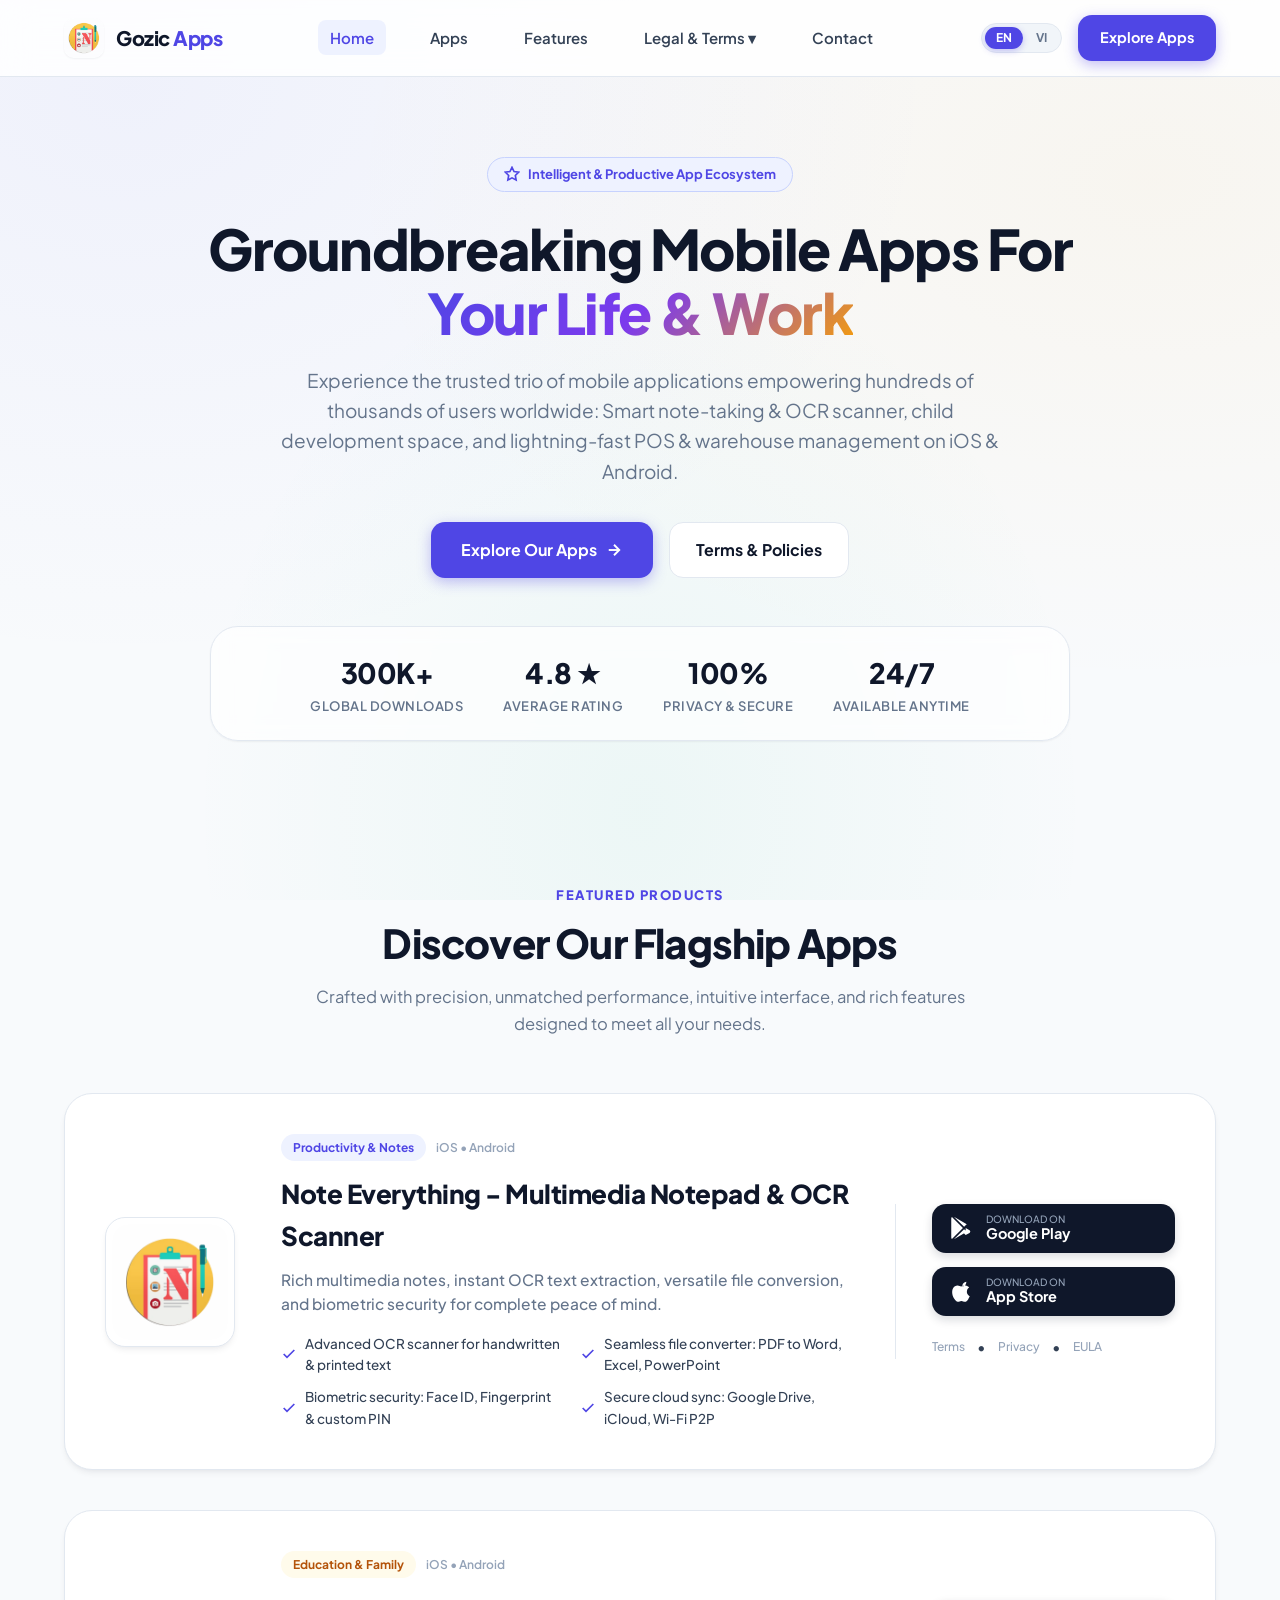
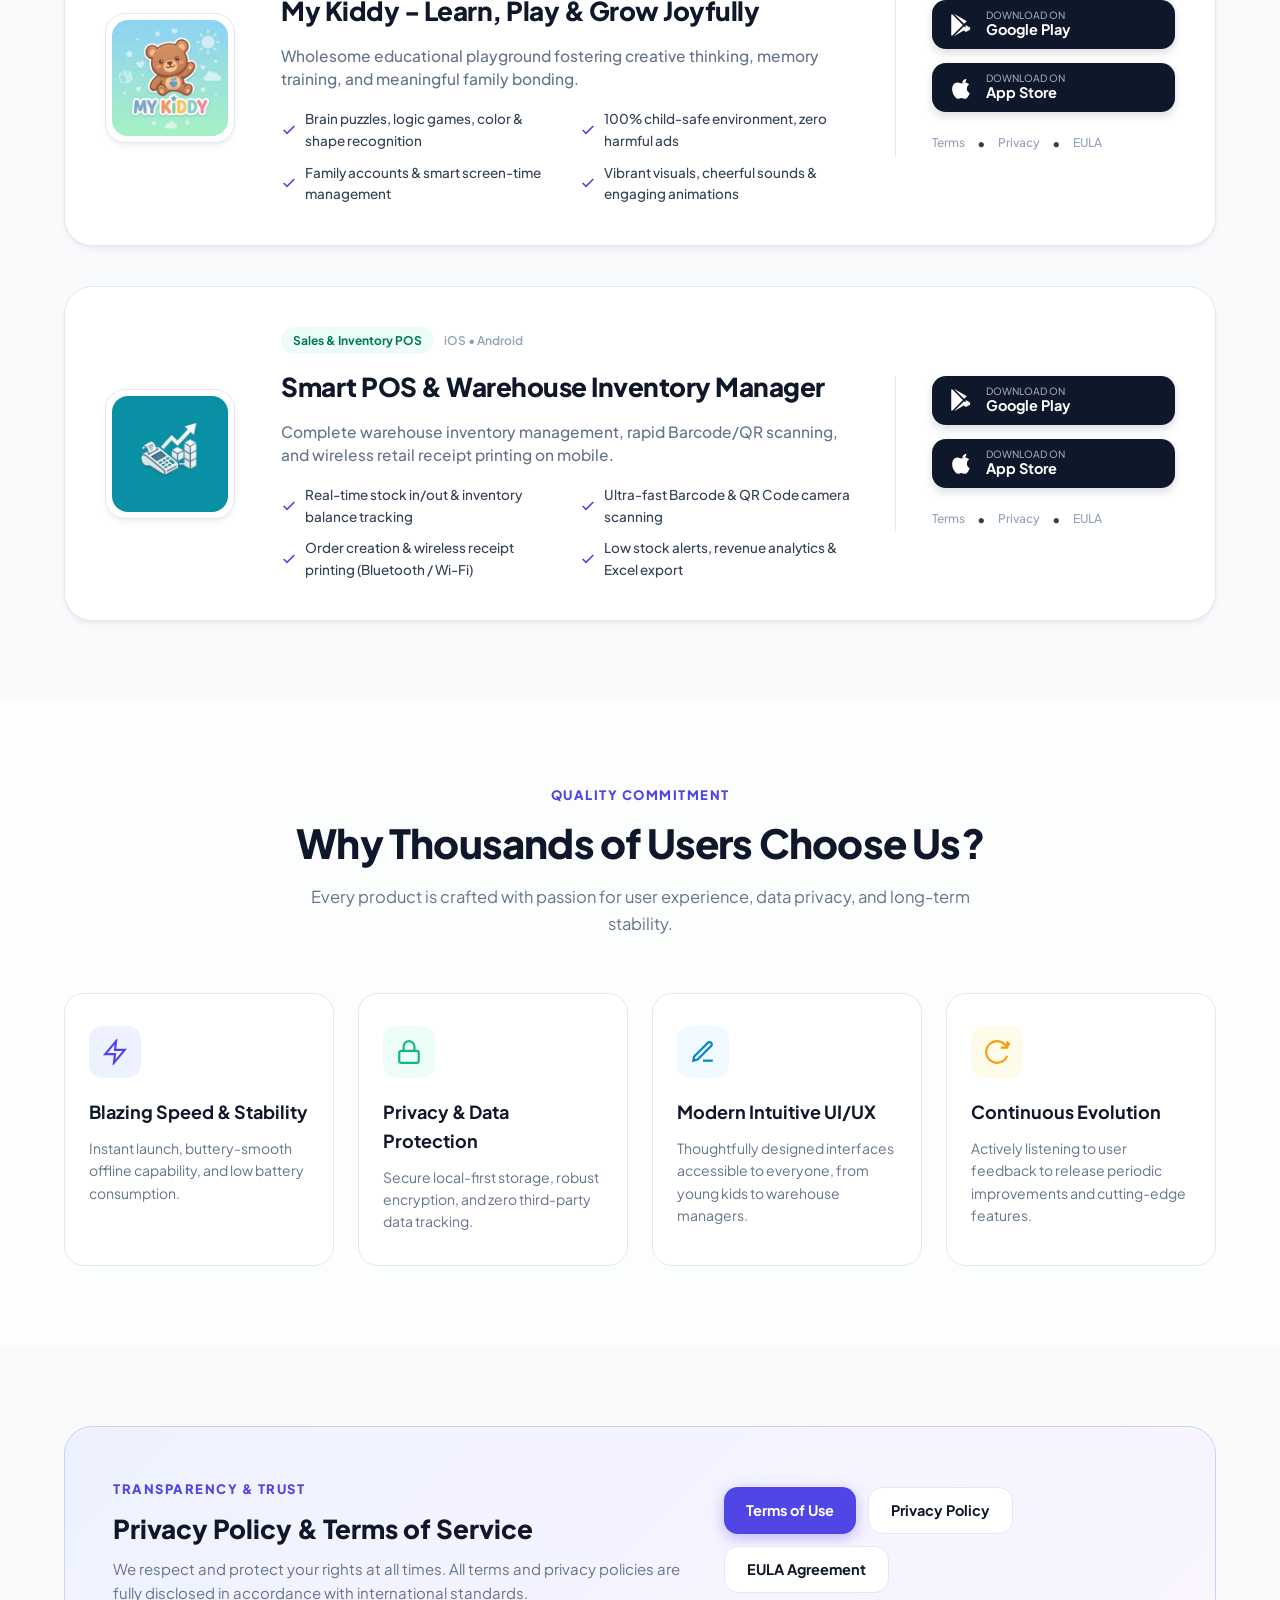
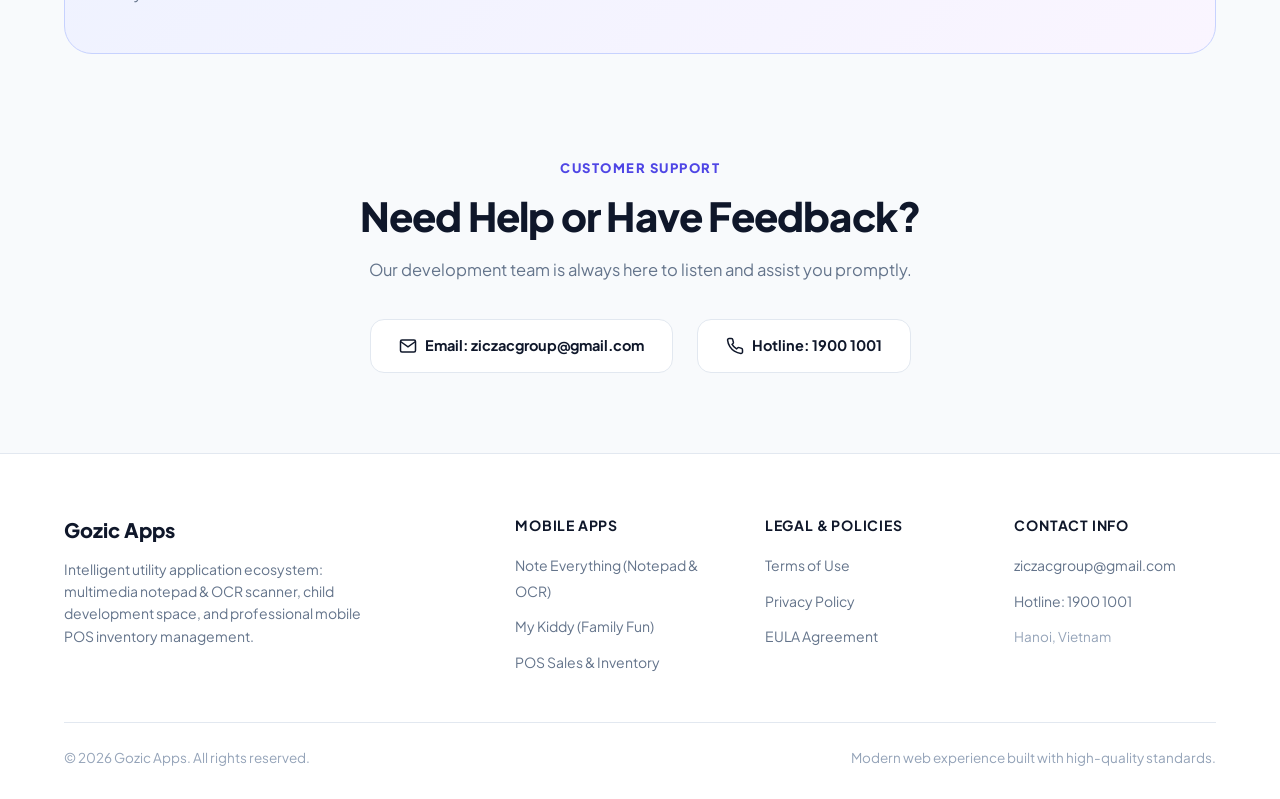
==== commit b8117339: "feat: add bilingual support (EN/VI) with English as default" ====
--- a/index.html
+++ b/index.html
@@ -1,14 +1,15 @@
 <!DOCTYPE html>
-<html lang="vi">
+<html lang="en">
 <head>
   <meta charset="UTF-8">
   <meta name="viewport" content="width=device-width, initial-scale=1.0">
-  <title>Gozic Apps - Hệ Sinh Thái Ứng Dụng Di Động Thông Minh</title>
-  <meta name="description" content="Khám phá bộ 3 ứng dụng di động hàng đầu của Gozic: Note Everything (Ghi chú & Scanner), My Kiddy (Giáo dục gia đình) và POS Bán Hàng & Kho trên Android và iOS.">
+  <title>Gozic Apps - Intelligent Mobile Application Ecosystem</title>
+  <meta name="title-i18n" content="site_title">
+  <meta name="description" content="Discover the top 3 flagship mobile apps by Gozic: Note Everything (Notepad & OCR Scanner), My Kiddy (Family Education) and POS Sales & Inventory on Android and iOS.">
   
   <!-- Open Graph -->
-  <meta property="og:title" content="Gozic Apps - Hệ Sinh Thái Ứng Dụng Di Động Thông Minh">
-  <meta property="og:description" content="Ghi chú & Quét tài liệu OCR, Giáo dục vui học cho trẻ và Quản lý bán hàng kho hàng chuyên nghiệp trên iOS & Android.">
+  <meta property="og:title" content="Gozic Apps - Intelligent Mobile Application Ecosystem">
+  <meta property="og:description" content="Smart note-taking & OCR scanner, child development space, and lightning-fast POS & warehouse management on iOS & Android.">
   <meta property="og:image" content="assets/photo/note-everything.png">
   <meta property="og:type" content="website">
 
@@ -35,22 +36,27 @@
         </a>
 
         <ul class="nav-links">
-          <li><a href="#home" class="active">Trang chủ</a></li>
-          <li><a href="#apps">Ứng dụng</a></li>
-          <li><a href="#features">Ưu điểm</a></li>
+          <li><a href="#home" class="active" data-i18n="nav_home">Home</a></li>
+          <li><a href="#apps" data-i18n="nav_apps">Apps</a></li>
+          <li><a href="#features" data-i18n="nav_features">Features</a></li>
           <li class="nav-dropdown">
-            <a href="#legal">Pháp lý & Điều khoản ▾</a>
+            <a href="#legal" data-i18n="nav_legal">Legal & Terms ▾</a>
             <ul class="dropdown-menu">
-              <li><a href="pages/terms-and-conditions-of-use.html">Điều khoản sử dụng</a></li>
-              <li><a href="pages/privacy-policy.html">Chính sách bảo mật</a></li>
-              <li><a href="pages/licensed-application-end-user-license-agreement.html">Thỏa thuận EULA</a></li>
+              <li><a href="pages/terms-and-conditions-of-use.html" data-i18n="nav_terms">Terms of Use</a></li>
+              <li><a href="pages/privacy-policy.html" data-i18n="nav_privacy">Privacy Policy</a></li>
+              <li><a href="pages/licensed-application-end-user-license-agreement.html" data-i18n="nav_eula">EULA Agreement</a></li>
             </ul>
           </li>
-          <li><a href="#contact">Liên hệ</a></li>
+          <li><a href="#contact" data-i18n="nav_contact">Contact</a></li>
         </ul>
 
         <div class="nav-cta">
-          <a href="#apps" class="btn btn-primary">Khám phá ngay</a>
+          <!-- Language Switcher Pill -->
+          <div class="lang-switch" role="group" aria-label="Language Selector">
+            <button type="button" class="lang-btn active" data-lang="en" aria-pressed="true">EN</button>
+            <button type="button" class="lang-btn" data-lang="vi" aria-pressed="false">VI</button>
+          </div>
+          <a href="#apps" class="btn btn-primary" data-i18n="nav_cta">Explore Apps</a>
         </div>
 
         <button class="mobile-toggle" aria-label="Toggle Menu">
@@ -64,13 +70,20 @@
 
   <!-- Mobile Navigation Drawer -->
   <div class="mobile-nav-drawer">
-    <a href="#home">Trang chủ</a>
-    <a href="#apps">Danh sách Ứng dụng</a>
-    <a href="#features">Ưu điểm vượt trội</a>
-    <a href="pages/terms-and-conditions-of-use.html">Điều khoản sử dụng</a>
-    <a href="pages/privacy-policy.html">Chính sách bảo mật</a>
-    <a href="pages/licensed-application-end-user-license-agreement.html">Thỏa thuận EULA</a>
-    <a href="#contact">Liên hệ hỗ trợ</a>
+    <div style="padding: 14px 20px; border-bottom: 1px solid var(--border-color); display: flex; align-items: center; justify-content: space-between;">
+      <span style="font-size: 13px; font-weight: 700; color: var(--text-muted);" data-i18n="doc_lang_label">Language:</span>
+      <div class="lang-switch" role="group" aria-label="Mobile Language Selector">
+        <button type="button" class="lang-btn active" data-lang="en">EN</button>
+        <button type="button" class="lang-btn" data-lang="vi">VI</button>
+      </div>
+    </div>
+    <a href="#home" data-i18n="nav_home">Home</a>
+    <a href="#apps" data-i18n="nav_apps">Apps</a>
+    <a href="#features" data-i18n="nav_features">Features</a>
+    <a href="pages/terms-and-conditions-of-use.html" data-i18n="nav_terms">Terms of Use</a>
+    <a href="pages/privacy-policy.html" data-i18n="nav_privacy">Privacy Policy</a>
+    <a href="pages/licensed-application-end-user-license-agreement.html" data-i18n="nav_eula">EULA Agreement</a>
+    <a href="#contact" data-i18n="nav_contact">Contact</a>
   </div>
 
   <main>
@@ -79,25 +92,25 @@
       <div class="container">
         <span class="badge-pill">
           <svg viewBox="0 0 24 24" fill="none" stroke="currentColor" stroke-width="2.5"><path d="M12 2l3.09 6.26L22 9.27l-5 4.87 1.18 6.88L12 17.77l-6.18 3.25L7 14.14 2 9.27l6.91-1.01L12 2z"/></svg>
-          Hệ sinh thái ứng dụng tiện ích & thông minh
+          <span data-i18n="hero_badge">Intelligent & Productive App Ecosystem</span>
         </span>
 
-        <h1 class="hero-title">
-          Ứng Dụng Di Động Đột Phá Cho <br>
-          <span class="gradient-text">Cuộc Sống & Công Việc</span> Của Bạn
+        <h1 class="hero-title" data-i18n="hero_title">
+          Groundbreaking Mobile Apps For <br>
+          <span class="gradient-text">Your Life & Work</span>
         </h1>
 
-        <p class="hero-desc">
-          Trải nghiệm bộ ba ứng dụng mạnh mẽ được hàng trăm nghìn người dùng tin tưởng: Ghi chú & quét tài liệu thông minh, không gian giáo dục phát triển cho trẻ, và giải pháp bán hàng quản lý kho siêu tốc trên cả iOS & Android.
+        <p class="hero-desc" data-i18n="hero_desc">
+          Experience the trusted trio of mobile applications empowering hundreds of thousands of users worldwide: Smart note-taking & OCR scanner, child development space, and lightning-fast POS & warehouse management on iOS & Android.
         </p>
 
         <div style="display: flex; justify-content: center; gap: 16px; flex-wrap: wrap;">
           <a href="#apps" class="btn btn-primary" style="padding: 14px 30px; font-size: 16px;">
-            Xem Danh Sách Ứng Dụng
+            <span data-i18n="hero_btn_apps">Explore Our Apps</span>
             <svg width="18" height="18" viewBox="0 0 24 24" fill="none" stroke="currentColor" stroke-width="2.5"><line x1="5" y1="12" x2="19" y2="12"></line><polyline points="12 5 19 12 12 19"></polyline></svg>
           </a>
-          <a href="#legal" class="btn btn-outline" style="padding: 14px 26px; font-size: 16px;">
-            Chính Sách & Điều Khoản
+          <a href="#legal" class="btn btn-outline" style="padding: 14px 26px; font-size: 16px;" data-i18n="hero_btn_legal">
+            Terms & Policies
           </a>
         </div>
 
@@ -105,19 +118,19 @@
         <div class="hero-stats">
           <div class="stat-item">
             <div class="stat-number">300K+</div>
-            <div class="stat-label">Lượt Tải Toàn Cầu</div>
+            <div class="stat-label" data-i18n="stat_downloads">Global Downloads</div>
           </div>
           <div class="stat-item">
             <div class="stat-number">4.8 ★</div>
-            <div class="stat-label">Đánh Giá Trung Bình</div>
+            <div class="stat-label" data-i18n="stat_rating">Average Rating</div>
           </div>
           <div class="stat-item">
             <div class="stat-number">100%</div>
-            <div class="stat-label">Bảo Mật Dữ Liệu</div>
+            <div class="stat-label" data-i18n="stat_privacy">Privacy & Secure</div>
           </div>
           <div class="stat-item">
             <div class="stat-number">24/7</div>
-            <div class="stat-label">Sẵn Sàng Sử Dụng</div>
+            <div class="stat-label" data-i18n="stat_uptime">Available Anytime</div>
           </div>
         </div>
       </div>
@@ -127,10 +140,10 @@
     <section id="apps" class="section">
       <div class="container">
         <div class="section-header">
-          <span class="section-tag">Sản phẩm nổi bật</span>
-          <h2 class="section-title">Khám Phá Các Ứng Dụng Hàng Đầu</h2>
-          <p class="section-desc">
-            Được phát triển tỉ mỉ với hiệu năng vượt trội, giao diện tinh tế và đầy đủ tính năng đáp ứng mọi nhu cầu của bạn.
+          <span class="section-tag" data-i18n="section_tag_apps">Featured Products</span>
+          <h2 class="section-title" data-i18n="section_title_apps">Discover Our Flagship Apps</h2>
+          <p class="section-desc" data-i18n="section_desc_apps">
+            Crafted with precision, unmatched performance, intuitive interface, and rich features designed to meet all your needs.
           </p>
         </div>
 
@@ -144,30 +157,30 @@
 
             <div class="app-info">
               <div class="app-meta">
-                <span class="app-category-badge badge-indigo">Năng Suất & Ghi Chú</span>
+                <span class="app-category-badge badge-indigo" data-i18n="app1_cat">Productivity & Notes</span>
                 <span class="app-platform-tags">iOS • Android</span>
               </div>
-              <h3 class="app-name">Note Everything - Sổ Tay & Quét Tài Liệu Đa Năng</h3>
-              <p class="app-tagline">
-                Ghi chú đa phương tiện, quét tài liệu OCR trích xuất văn bản tức thì, chuyển đổi file linh hoạt và bảo mật tuyệt đối với sinh trắc học.
+              <h3 class="app-name" data-i18n="app1_name">Note Everything - Multimedia Notepad & OCR Scanner</h3>
+              <p class="app-tagline" data-i18n="app1_desc">
+                Rich multimedia notes, instant OCR text extraction, versatile file conversion, and biometric security for complete peace of mind.
               </p>
 
               <ul class="app-feature-list">
                 <li>
                   <svg viewBox="0 0 24 24" fill="none" stroke="currentColor" stroke-width="2.5"><polyline points="20 6 9 17 4 12"></polyline></svg>
-                  Quét tài liệu OCR trích xuất chữ viết tay & in ấn
-                </li>
-                <li>
-                  <svg viewBox="0 0 24 24" fill="none" stroke="currentColor" stroke-width="2.5"><polyline points="20 6 9 17 4 12"></polyline></svg>
-                  Chuyển đổi file: PDF sang Word, Excel, PPT
-                </li>
-                <li>
-                  <svg viewBox="0 0 24 24" fill="none" stroke="currentColor" stroke-width="2.5"><polyline points="20 6 9 17 4 12"></polyline></svg>
-                  Khóa bảo mật Face ID, Vân tay & Mã PIN riêng biệt
-                </li>
-                <li>
-                  <svg viewBox="0 0 24 24" fill="none" stroke="currentColor" stroke-width="2.5"><polyline points="20 6 9 17 4 12"></polyline></svg>
-                  Đồng bộ an toàn: Google Drive, iCloud, Wi-Fi P2P
+                  <span data-i18n="app1_f1">Advanced OCR scanner for handwritten & printed text</span>
+                </li>
+                <li>
+                  <svg viewBox="0 0 24 24" fill="none" stroke="currentColor" stroke-width="2.5"><polyline points="20 6 9 17 4 12"></polyline></svg>
+                  <span data-i18n="app1_f2">Seamless file converter: PDF to Word, Excel, PowerPoint</span>
+                </li>
+                <li>
+                  <svg viewBox="0 0 24 24" fill="none" stroke="currentColor" stroke-width="2.5"><polyline points="20 6 9 17 4 12"></polyline></svg>
+                  <span data-i18n="app1_f3">Biometric security: Face ID, Fingerprint & custom PIN</span>
+                </li>
+                <li>
+                  <svg viewBox="0 0 24 24" fill="none" stroke="currentColor" stroke-width="2.5"><polyline points="20 6 9 17 4 12"></polyline></svg>
+                  <span data-i18n="app1_f4">Secure cloud sync: Google Drive, iCloud, Wi-Fi P2P</span>
                 </li>
               </ul>
             </div>
@@ -177,7 +190,7 @@
               <a href="https://play.google.com/store/apps/details?id=com.wrap.apps.note" target="_blank" rel="noopener noreferrer" class="store-btn">
                 <svg viewBox="0 0 24 24"><path d="M3.609 1.814L13.792 12 3.61 22.186a2.38 2.38 0 0 1-.61-1.63V3.444c0-.624.225-1.2.609-1.63zm11.24 11.24l2.483 2.484-11.89 6.837 9.407-9.321zm0-2.108L5.442 1.625l11.89 6.837-2.483 2.484zm1.485 1.054l3.52 2.022a1.442 1.442 0 0 1 0 2.496l-3.52 2.022-2.176-2.176 2.176-2.364z"/></svg>
                 <div class="store-btn-text">
-                  <span class="store-sub">Tải về trên</span>
+                  <span class="store-sub" data-i18n="download_on">Download on</span>
                   <span class="store-name">Google Play</span>
                 </div>
               </a>
@@ -186,17 +199,17 @@
               <a href="https://apps.apple.com/us/app/note-everything/id6479020525" target="_blank" rel="noopener noreferrer" class="store-btn">
                 <svg viewBox="0 0 24 24"><path d="M18.71 19.5c-.83 1.24-1.71 2.45-3.05 2.47-1.34.03-1.77-.79-3.29-.79-1.53 0-2 .77-3.27.82-1.31.05-2.3-1.32-3.14-2.53C4.25 17 2.94 12.45 4.7 9.39c.87-1.52 2.43-2.48 4.12-2.51 1.28-.02 2.5.87 3.29.87.78 0 2.26-1.07 3.81-.91.65.03 2.47.26 3.64 1.98-.09.06-2.17 1.28-2.15 3.81.03 3.02 2.65 4.03 2.68 4.04-.03.07-.42 1.44-1.38 2.83M15.97 6.38c.62-.75 1.04-1.8 0.92-2.85-.9.04-1.99.6-2.64 1.35-.58.67-1.09 1.74-.95 2.78 1.01.08 2.05-.53 2.67-1.28"/></svg>
                 <div class="store-btn-text">
-                  <span class="store-sub">Tải về trên</span>
+                  <span class="store-sub" data-i18n="download_on">Download on</span>
                   <span class="store-name">App Store</span>
                 </div>
               </a>
 
               <div class="app-legal-links">
-                <a href="pages/terms-and-conditions-of-use.html">Điều khoản</a>
+                <a href="pages/terms-and-conditions-of-use.html" data-i18n="app_terms">Terms</a>
                 <span>•</span>
-                <a href="pages/privacy-policy.html">Bảo mật</a>
+                <a href="pages/privacy-policy.html" data-i18n="app_privacy">Privacy</a>
                 <span>•</span>
-                <a href="pages/licensed-application-end-user-license-agreement.html">EULA</a>
+                <a href="pages/licensed-application-end-user-license-agreement.html" data-i18n="app_eula">EULA</a>
               </div>
             </div>
           </article>
@@ -209,30 +222,30 @@
 
             <div class="app-info">
               <div class="app-meta">
-                <span class="app-category-badge badge-amber">Giáo Dục & Gia Đình</span>
+                <span class="app-category-badge badge-amber" data-i18n="app2_cat">Education & Family</span>
                 <span class="app-platform-tags">iOS • Android</span>
               </div>
-              <h3 class="app-name">My Kiddy - Đồng Hành Cùng Bé Vui Học & Khôn Lớn</h3>
-              <p class="app-tagline">
-                Không gian vui chơi giải trí lành mạnh, kích thích tư duy sáng tạo, rèn luyện trí nhớ và kết nối tình cảm gia đình trọn vẹn.
+              <h3 class="app-name" data-i18n="app2_name">My Kiddy - Learn, Play & Grow Joyfully</h3>
+              <p class="app-tagline" data-i18n="app2_desc">
+                Wholesome educational playground fostering creative thinking, memory training, and meaningful family bonding.
               </p>
 
               <ul class="app-feature-list">
                 <li>
                   <svg viewBox="0 0 24 24" fill="none" stroke="currentColor" stroke-width="2.5"><polyline points="20 6 9 17 4 12"></polyline></svg>
-                  Trò chơi trí tuệ, logic và nhận biết màu sắc, hình khối
-                </li>
-                <li>
-                  <svg viewBox="0 0 24 24" fill="none" stroke="currentColor" stroke-width="2.5"><polyline points="20 6 9 17 4 12"></polyline></svg>
-                  Môi trường an toàn 100%, không quảng cáo độc hại
-                </li>
-                <li>
-                  <svg viewBox="0 0 24 24" fill="none" stroke="currentColor" stroke-width="2.5"><polyline points="20 6 9 17 4 12"></polyline></svg>
-                  Quản lý tài khoản gia đình và thời gian sử dụng của bé
-                </li>
-                <li>
-                  <svg viewBox="0 0 24 24" fill="none" stroke="currentColor" stroke-width="2.5"><polyline points="20 6 9 17 4 12"></polyline></svg>
-                  Giao diện tươi sáng, âm thanh vui nhộn cuốn hút
+                  <span data-i18n="app2_f1">Brain puzzles, logic games, color & shape recognition</span>
+                </li>
+                <li>
+                  <svg viewBox="0 0 24 24" fill="none" stroke="currentColor" stroke-width="2.5"><polyline points="20 6 9 17 4 12"></polyline></svg>
+                  <span data-i18n="app2_f2">100% child-safe environment, zero harmful ads</span>
+                </li>
+                <li>
+                  <svg viewBox="0 0 24 24" fill="none" stroke="currentColor" stroke-width="2.5"><polyline points="20 6 9 17 4 12"></polyline></svg>
+                  <span data-i18n="app2_f3">Family accounts & smart screen-time management</span>
+                </li>
+                <li>
+                  <svg viewBox="0 0 24 24" fill="none" stroke="currentColor" stroke-width="2.5"><polyline points="20 6 9 17 4 12"></polyline></svg>
+                  <span data-i18n="app2_f4">Vibrant visuals, cheerful sounds & engaging animations</span>
                 </li>
               </ul>
             </div>
@@ -242,7 +255,7 @@
               <a href="https://play.google.com/store/apps/details?id=com.gozic.mykiddy" target="_blank" rel="noopener noreferrer" class="store-btn">
                 <svg viewBox="0 0 24 24"><path d="M3.609 1.814L13.792 12 3.61 22.186a2.38 2.38 0 0 1-.61-1.63V3.444c0-.624.225-1.2.609-1.63zm11.24 11.24l2.483 2.484-11.89 6.837 9.407-9.321zm0-2.108L5.442 1.625l11.89 6.837-2.483 2.484zm1.485 1.054l3.52 2.022a1.442 1.442 0 0 1 0 2.496l-3.52 2.022-2.176-2.176 2.176-2.364z"/></svg>
                 <div class="store-btn-text">
-                  <span class="store-sub">Tải về trên</span>
+                  <span class="store-sub" data-i18n="download_on">Download on</span>
                   <span class="store-name">Google Play</span>
                 </div>
               </a>
@@ -251,17 +264,17 @@
               <a href="https://apps.apple.com/us/app/my-kiddy/id6801847363" target="_blank" rel="noopener noreferrer" class="store-btn">
                 <svg viewBox="0 0 24 24"><path d="M18.71 19.5c-.83 1.24-1.71 2.45-3.05 2.47-1.34.03-1.77-.79-3.29-.79-1.53 0-2 .77-3.27.82-1.31.05-2.3-1.32-3.14-2.53C4.25 17 2.94 12.45 4.7 9.39c.87-1.52 2.43-2.48 4.12-2.51 1.28-.02 2.5.87 3.29.87.78 0 2.26-1.07 3.81-.91.65.03 2.47.26 3.64 1.98-.09.06-2.17 1.28-2.15 3.81.03 3.02 2.65 4.03 2.68 4.04-.03.07-.42 1.44-1.38 2.83M15.97 6.38c.62-.75 1.04-1.8 0.92-2.85-.9.04-1.99.6-2.64 1.35-.58.67-1.09 1.74-.95 2.78 1.01.08 2.05-.53 2.67-1.28"/></svg>
                 <div class="store-btn-text">
-                  <span class="store-sub">Tải về trên</span>
+                  <span class="store-sub" data-i18n="download_on">Download on</span>
                   <span class="store-name">App Store</span>
                 </div>
               </a>
 
               <div class="app-legal-links">
-                <a href="pages/terms-and-conditions-of-use.html">Điều khoản</a>
+                <a href="pages/terms-and-conditions-of-use.html" data-i18n="app_terms">Terms</a>
                 <span>•</span>
-                <a href="pages/privacy-policy.html">Bảo mật</a>
+                <a href="pages/privacy-policy.html" data-i18n="app_privacy">Privacy</a>
                 <span>•</span>
-                <a href="pages/licensed-application-end-user-license-agreement.html">EULA</a>
+                <a href="pages/licensed-application-end-user-license-agreement.html" data-i18n="app_eula">EULA</a>
               </div>
             </div>
           </article>
@@ -274,30 +287,30 @@
 
             <div class="app-info">
               <div class="app-meta">
-                <span class="app-category-badge badge-emerald">Quản Trị Bán Hàng & Kho</span>
+                <span class="app-category-badge badge-emerald" data-i18n="app3_cat">Sales & Inventory POS</span>
                 <span class="app-platform-tags">iOS • Android</span>
               </div>
-              <h3 class="app-name">POS Bán Hàng & Kho - Kiểm Kho Hàng Thông Minh</h3>
-              <p class="app-tagline">
-                Giải pháp quản lý xuất nhập tồn hàng hóa, quét mã vạch Barcode / QR và xuất hóa đơn bán lẻ siêu tốc ngay trên điện thoại di động.
+              <h3 class="app-name" data-i18n="app3_name">Smart POS & Warehouse Inventory Manager</h3>
+              <p class="app-tagline" data-i18n="app3_desc">
+                Complete warehouse inventory management, rapid Barcode/QR scanning, and wireless retail receipt printing on mobile.
               </p>
 
               <ul class="app-feature-list">
                 <li>
                   <svg viewBox="0 0 24 24" fill="none" stroke="currentColor" stroke-width="2.5"><polyline points="20 6 9 17 4 12"></polyline></svg>
-                  Quản lý xuất - nhập - tồn hàng hóa theo thời gian thực
-                </li>
-                <li>
-                  <svg viewBox="0 0 24 24" fill="none" stroke="currentColor" stroke-width="2.5"><polyline points="20 6 9 17 4 12"></polyline></svg>
-                  Quét mã vạch Barcode & QR Code siêu nhạy bằng camera
-                </li>
-                <li>
-                  <svg viewBox="0 0 24 24" fill="none" stroke="currentColor" stroke-width="2.5"><polyline points="20 6 9 17 4 12"></polyline></svg>
-                  Tạo đơn hàng, in hóa đơn không dây (Bluetooth / Wi-Fi)
-                </li>
-                <li>
-                  <svg viewBox="0 0 24 24" fill="none" stroke="currentColor" stroke-width="2.5"><polyline points="20 6 9 17 4 12"></polyline></svg>
-                  Cảnh báo hàng sắp hết, báo cáo doanh thu & xuất file Excel
+                  <span data-i18n="app3_f1">Real-time stock in/out & inventory balance tracking</span>
+                </li>
+                <li>
+                  <svg viewBox="0 0 24 24" fill="none" stroke="currentColor" stroke-width="2.5"><polyline points="20 6 9 17 4 12"></polyline></svg>
+                  <span data-i18n="app3_f2">Ultra-fast Barcode & QR Code camera scanning</span>
+                </li>
+                <li>
+                  <svg viewBox="0 0 24 24" fill="none" stroke="currentColor" stroke-width="2.5"><polyline points="20 6 9 17 4 12"></polyline></svg>
+                  <span data-i18n="app3_f3">Order creation & wireless receipt printing (Bluetooth / Wi-Fi)</span>
+                </li>
+                <li>
+                  <svg viewBox="0 0 24 24" fill="none" stroke="currentColor" stroke-width="2.5"><polyline points="20 6 9 17 4 12"></polyline></svg>
+                  <span data-i18n="app3_f4">Low stock alerts, revenue analytics & Excel export</span>
                 </li>
               </ul>
             </div>
@@ -307,7 +320,7 @@
               <a href="https://play.google.com/store/apps/details?id=com.gozic.kiemkhohang" target="_blank" rel="noopener noreferrer" class="store-btn">
                 <svg viewBox="0 0 24 24"><path d="M3.609 1.814L13.792 12 3.61 22.186a2.38 2.38 0 0 1-.61-1.63V3.444c0-.624.225-1.2.609-1.63zm11.24 11.24l2.483 2.484-11.89 6.837 9.407-9.321zm0-2.108L5.442 1.625l11.89 6.837-2.483 2.484zm1.485 1.054l3.52 2.022a1.442 1.442 0 0 1 0 2.496l-3.52 2.022-2.176-2.176 2.176-2.364z"/></svg>
                 <div class="store-btn-text">
-                  <span class="store-sub">Tải về trên</span>
+                  <span class="store-sub" data-i18n="download_on">Download on</span>
                   <span class="store-name">Google Play</span>
                 </div>
               </a>
@@ -316,17 +329,17 @@
               <a href="https://apps.apple.com/us/app/pos-b%C3%A1n-h%C3%A0ng-kho/id6760744449" target="_blank" rel="noopener noreferrer" class="store-btn">
                 <svg viewBox="0 0 24 24"><path d="M18.71 19.5c-.83 1.24-1.71 2.45-3.05 2.47-1.34.03-1.77-.79-3.29-.79-1.53 0-2 .77-3.27.82-1.31.05-2.3-1.32-3.14-2.53C4.25 17 2.94 12.45 4.7 9.39c.87-1.52 2.43-2.48 4.12-2.51 1.28-.02 2.5.87 3.29.87.78 0 2.26-1.07 3.81-.91.65.03 2.47.26 3.64 1.98-.09.06-2.17 1.28-2.15 3.81.03 3.02 2.65 4.03 2.68 4.04-.03.07-.42 1.44-1.38 2.83M15.97 6.38c.62-.75 1.04-1.8 0.92-2.85-.9.04-1.99.6-2.64 1.35-.58.67-1.09 1.74-.95 2.78 1.01.08 2.05-.53 2.67-1.28"/></svg>
                 <div class="store-btn-text">
-                  <span class="store-sub">Tải về trên</span>
+                  <span class="store-sub" data-i18n="download_on">Download on</span>
                   <span class="store-name">App Store</span>
                 </div>
               </a>
 
               <div class="app-legal-links">
-                <a href="pages/terms-and-conditions-of-use.html">Điều khoản</a>
+                <a href="pages/terms-and-conditions-of-use.html" data-i18n="app_terms">Terms</a>
                 <span>•</span>
-                <a href="pages/privacy-policy.html">Bảo mật</a>
+                <a href="pages/privacy-policy.html" data-i18n="app_privacy">Privacy</a>
                 <span>•</span>
-                <a href="pages/licensed-application-end-user-license-agreement.html">EULA</a>
+                <a href="pages/licensed-application-end-user-license-agreement.html" data-i18n="app_eula">EULA</a>
               </div>
             </div>
           </article>
@@ -339,10 +352,10 @@
     <section id="features" class="section" style="background: rgba(255, 255, 255, 0.6);">
       <div class="container">
         <div class="section-header">
-          <span class="section-tag">Cam kết chất lượng</span>
-          <h2 class="section-title">Vì Sao Hàng Nghìn Người Dùng Chọn Chúng Tôi?</h2>
-          <p class="section-desc">
-            Chúng tôi xây dựng từng sản phẩm với tâm huyết cao nhất về trải nghiệm, tính bảo mật và sự ổn định lâu dài.
+          <span class="section-tag" data-i18n="section_tag_features">Quality Commitment</span>
+          <h2 class="section-title" data-i18n="section_title_features">Why Thousands of Users Choose Us?</h2>
+          <p class="section-desc" data-i18n="section_desc_features">
+            Every product is crafted with passion for user experience, data privacy, and long-term stability.
           </p>
         </div>
 
@@ -351,32 +364,32 @@
             <div class="feature-icon-wrapper" style="background: var(--primary-light); color: var(--primary);">
               <svg width="26" height="26" viewBox="0 0 24 24" fill="none" stroke="currentColor" stroke-width="2"><polygon points="13 2 3 14 12 14 11 22 21 10 12 10 13 2"></polygon></svg>
             </div>
-            <h4>Tốc Độ & Ổn Định</h4>
-            <p>Khởi động tức thì, hoạt động mượt mà ngay cả khi không có kết nối internet và tối ưu pin thiết bị.</p>
+            <h4 data-i18n="feat1_title">Blazing Speed & Stability</h4>
+            <p data-i18n="feat1_desc">Instant launch, buttery-smooth offline capability, and low battery consumption.</p>
           </div>
 
           <div class="feature-box">
             <div class="feature-icon-wrapper" style="background: var(--accent-emerald-light); color: var(--accent-emerald);">
               <svg width="26" height="26" viewBox="0 0 24 24" fill="none" stroke="currentColor" stroke-width="2"><rect x="3" y="11" width="18" height="11" rx="2" ry="2"></rect><path d="M7 11V7a5 5 0 0 1 10 0v4"></path></svg>
             </div>
-            <h4>Bảo Mật Quyền Riêng Tư</h4>
-            <p>Dữ liệu được lưu trữ cục bộ an toàn, mã hóa chặt chẽ và tuyệt đối không chia sẻ thông tin cho bên thứ ba.</p>
+            <h4 data-i18n="feat2_title">Privacy & Data Protection</h4>
+            <p data-i18n="feat2_desc">Secure local-first storage, robust encryption, and zero third-party data tracking.</p>
           </div>
 
           <div class="feature-box">
             <div class="feature-icon-wrapper" style="background: var(--accent-sky-light); color: var(--accent-sky);">
               <svg width="26" height="26" viewBox="0 0 24 24" fill="none" stroke="currentColor" stroke-width="2"><path d="M12 20h9"></path><path d="M16.5 3.5a2.121 2.121 0 0 1 3 3L7 19l-4 1 1-4L16.5 3.5z"></path></svg>
             </div>
-            <h4>Giao Diện Hiện Đại (UI/UX)</h4>
-            <p>Thiết kế trực quan, dễ thao tác cho mọi lứa tuổi từ trẻ nhỏ đến chủ doanh nghiệp quản lý kho.</p>
+            <h4 data-i18n="feat3_title">Modern Intuitive UI/UX</h4>
+            <p data-i18n="feat3_desc">Thoughtfully designed interfaces accessible to everyone, from young kids to warehouse managers.</p>
           </div>
 
           <div class="feature-box">
             <div class="feature-icon-wrapper" style="background: var(--accent-amber-light); color: var(--accent-amber);">
               <svg width="26" height="26" viewBox="0 0 24 24" fill="none" stroke="currentColor" stroke-width="2"><path d="M21.5 2v6h-6M21.34 15.57a10 10 0 1 1-.57-8.38l5.67-5.67"/></svg>
             </div>
-            <h4>Cập Nhật Liên Tục</h4>
-            <p>Luôn lắng nghe phản hồi của người dùng để cập nhật tính năng mới và cải tiến trải nghiệm định kỳ.</p>
+            <h4 data-i18n="feat4_title">Continuous Evolution</h4>
+            <p data-i18n="feat4_desc">Actively listening to user feedback to release periodic improvements and cutting-edge features.</p>
           </div>
         </div>
       </div>
@@ -387,22 +400,22 @@
       <div class="container">
         <div class="legal-banner-card">
           <div class="legal-banner-content">
-            <span class="section-tag" style="margin-bottom: 8px;">Minh bạch & Rõ ràng</span>
-            <h3>Chính Sách Quyền Riêng Tư & Điều Khoản Sử Dụng</h3>
-            <p>
-              Chúng tôi luôn tôn trọng và bảo vệ quyền lợi của người dùng. Mọi điều khoản và chính sách bảo mật đều được công khai đầy đủ và tuân thủ các quy định quốc tế.
+            <span class="section-tag" style="margin-bottom: 8px;" data-i18n="legal_banner_tag">Transparency & Trust</span>
+            <h3 data-i18n="legal_banner_title">Privacy Policy & Terms of Service</h3>
+            <p data-i18n="legal_banner_desc">
+              We respect and protect your rights at all times. All terms and privacy policies are fully disclosed in accordance with international standards.
             </p>
           </div>
 
           <div class="legal-banner-buttons">
-            <a href="pages/terms-and-conditions-of-use.html" class="btn btn-primary">
-              Điều Khoản Sử Dụng
+            <a href="pages/terms-and-conditions-of-use.html" class="btn btn-primary" data-i18n="legal_btn_terms">
+              Terms of Use
             </a>
-            <a href="pages/privacy-policy.html" class="btn btn-outline">
-              Chính Sách Bảo Mật
+            <a href="pages/privacy-policy.html" class="btn btn-outline" data-i18n="legal_btn_privacy">
+              Privacy Policy
             </a>
-            <a href="pages/licensed-application-end-user-license-agreement.html" class="btn btn-outline">
-              Thỏa Thuận EULA
+            <a href="pages/licensed-application-end-user-license-agreement.html" class="btn btn-outline" data-i18n="legal_btn_eula">
+              EULA Agreement
             </a>
           </div>
         </div>
@@ -413,21 +426,21 @@
     <section id="contact" class="section" style="padding-top: 20px;">
       <div class="container">
         <div class="section-header" style="margin-bottom: 36px;">
-          <span class="section-tag">Hỗ trợ người dùng</span>
-          <h2 class="section-title">Bạn Cần Trợ Giúp Hoặc Có Góp Ý?</h2>
-          <p class="section-desc">
-            Đội ngũ phát triển luôn sẵn lòng lắng nghe và hỗ trợ giải quyết mọi thắc mắc của bạn nhanh chóng.
+          <span class="section-tag" data-i18n="contact_tag">Customer Support</span>
+          <h2 class="section-title" data-i18n="contact_title">Need Help or Have Feedback?</h2>
+          <p class="section-desc" data-i18n="contact_desc">
+            Our development team is always here to listen and assist you promptly.
           </p>
         </div>
 
         <div style="display: flex; justify-content: center; gap: 24px; flex-wrap: wrap;">
           <a href="mailto:ziczacgroup@gmail.com" class="btn btn-outline" style="padding: 14px 28px;">
             <svg width="18" height="18" viewBox="0 0 24 24" fill="none" stroke="currentColor" stroke-width="2"><path d="M4 4h16c1.1 0 2 .9 2 2v12c0 1.1-.9 2-2 2H4c-1.1 0-2-.9-2-2V6c0-1.1.9-2 2-2z"></path><polyline points="22,6 12,13 2,6"></polyline></svg>
-            Email: ziczacgroup@gmail.com
+            <span data-i18n="contact_email">Email: ziczacgroup@gmail.com</span>
           </a>
           <a href="tel:19001001" class="btn btn-outline" style="padding: 14px 28px;">
             <svg width="18" height="18" viewBox="0 0 24 24" fill="none" stroke="currentColor" stroke-width="2"><path d="M22 16.92v3a2 2 0 0 1-2.18 2 19.79 19.79 0 0 1-8.63-3.07 19.5 19.5 0 0 1-6-6 19.79 19.79 0 0 1-3.07-8.67A2 2 0 0 1 4.11 2h3a2 2 0 0 1 2 1.72 12.84 12.84 0 0 0 .7 2.81 2 2 0 0 1-.45 2.11L8.09 9.91a16 16 0 0 0 6 6l1.27-1.27a2 2 0 0 1 2.11-.45 12.84 12.84 0 0 0 2.81.7A2 2 0 0 1 22 16.92z"></path></svg>
-            Hotline: 1900 1001
+            <span data-i18n="contact_phone">Hotline: 1900 1001</span>
           </a>
         </div>
       </div>
@@ -440,47 +453,48 @@
       <div class="footer-top">
         <div class="footer-brand">
           <h4>Gozic Apps</h4>
-          <p>
-            Hệ sinh thái ứng dụng tiện ích thông minh, sổ tay ghi chú & quét tài liệu, giáo dục phát triển trẻ thơ và giải pháp quản lý bán hàng tồn kho chuyên nghiệp trên di động.
+          <p data-i18n="footer_brand_desc">
+            Intelligent utility application ecosystem: multimedia notepad & OCR scanner, child development space, and professional mobile POS inventory management.
           </p>
         </div>
 
         <div class="footer-col">
-          <h5>Ứng Dụng Di Động</h5>
+          <h5 data-i18n="footer_title_apps">Mobile Apps</h5>
           <ul>
-            <li><a href="#app-note">Note Everything (Ghi chú & OCR)</a></li>
-            <li><a href="#app-kiddy">My Kiddy (Bé vui học)</a></li>
-            <li><a href="#app-pos">POS Bán Hàng & Kho</a></li>
+            <li><a href="#app-note">Note Everything (Notepad & OCR)</a></li>
+            <li><a href="#app-kiddy">My Kiddy (Family Fun)</a></li>
+            <li><a href="#app-pos">POS Sales & Inventory</a></li>
           </ul>
         </div>
 
         <div class="footer-col">
-          <h5>Pháp Lý & Chính Sách</h5>
+          <h5 data-i18n="footer_title_legal">Legal & Policies</h5>
           <ul>
-            <li><a href="pages/terms-and-conditions-of-use.html">Điều khoản sử dụng</a></li>
-            <li><a href="pages/privacy-policy.html">Chính sách quyền riêng tư</a></li>
-            <li><a href="pages/licensed-application-end-user-license-agreement.html">Thỏa thuận cấp phép EULA</a></li>
+            <li><a href="pages/terms-and-conditions-of-use.html" data-i18n="nav_terms">Terms of Use</a></li>
+            <li><a href="pages/privacy-policy.html" data-i18n="nav_privacy">Privacy Policy</a></li>
+            <li><a href="pages/licensed-application-end-user-license-agreement.html" data-i18n="nav_eula">EULA Agreement</a></li>
           </ul>
         </div>
 
         <div class="footer-col">
-          <h5>Thông Tin Liên Hệ</h5>
+          <h5 data-i18n="footer_title_contact">Contact Info</h5>
           <ul>
             <li><a href="mailto:ziczacgroup@gmail.com">ziczacgroup@gmail.com</a></li>
             <li><a href="tel:19001001">Hotline: 1900 1001</a></li>
-            <li><span style="color: var(--text-light); font-size: 13.5px;">Hà Nội, Việt Nam</span></li>
+            <li><span style="color: var(--text-light); font-size: 13.5px;" data-i18n="footer_location">Hanoi, Vietnam</span></li>
           </ul>
         </div>
       </div>
 
       <div class="footer-bottom">
-        <p>© 2026 Gozic Apps. Toàn bộ bản quyền được bảo lưu.</p>
-        <p>Thiết kế hiện đại với công nghệ Web chuẩn mực.</p>
+        <p data-i18n="footer_copyright">© 2026 Gozic Apps. All rights reserved.</p>
+        <p data-i18n="footer_sub">Modern web experience built with high-quality standards.</p>
       </div>
     </div>
   </footer>
 
   <!-- Scripts -->
+  <script src="assets/js/i18n.js"></script>
   <script src="assets/js/main.js"></script>
 </body>
 </html>
--- a/assets/css/style.css
+++ b/assets/css/style.css
@@ -243,6 +243,40 @@
   gap: 16px;
 }
 
+/* Language Switcher */
+.lang-switch {
+  display: inline-flex;
+  align-items: center;
+  background: var(--bg-subtle);
+  border: 1px solid var(--border-color);
+  border-radius: var(--radius-full);
+  padding: 3px;
+  gap: 2px;
+}
+
+.lang-btn {
+  padding: 5px 11px;
+  font-size: 12px;
+  font-weight: 700;
+  border-radius: var(--radius-full);
+  color: var(--text-muted);
+  transition: var(--transition);
+  cursor: pointer;
+  border: none;
+  background: transparent;
+  line-height: 1;
+}
+
+.lang-btn:hover {
+  color: var(--text-main);
+}
+
+.lang-btn.active {
+  background: var(--primary);
+  color: #FFFFFF !important;
+  box-shadow: 0 2px 6px rgba(79, 70, 229, 0.3);
+}
+
 .btn {
   display: inline-flex;
   align-items: center;
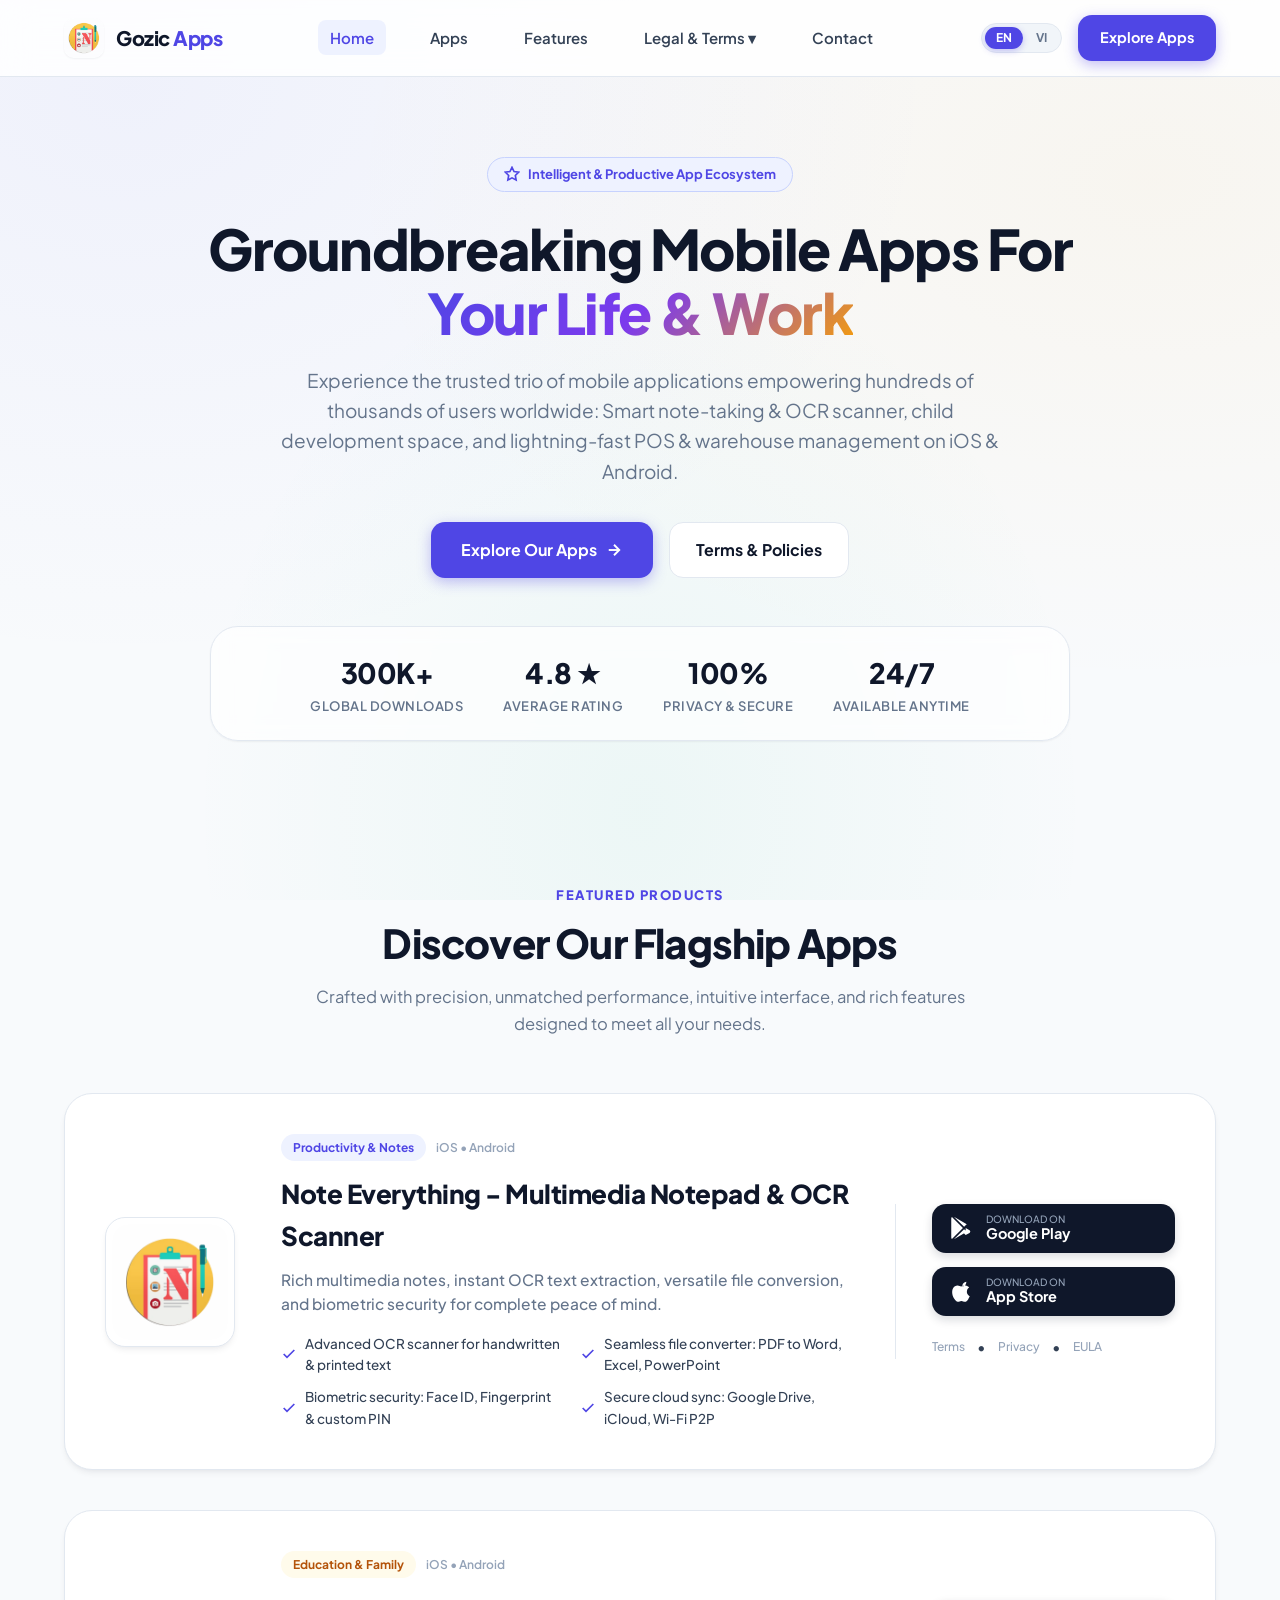
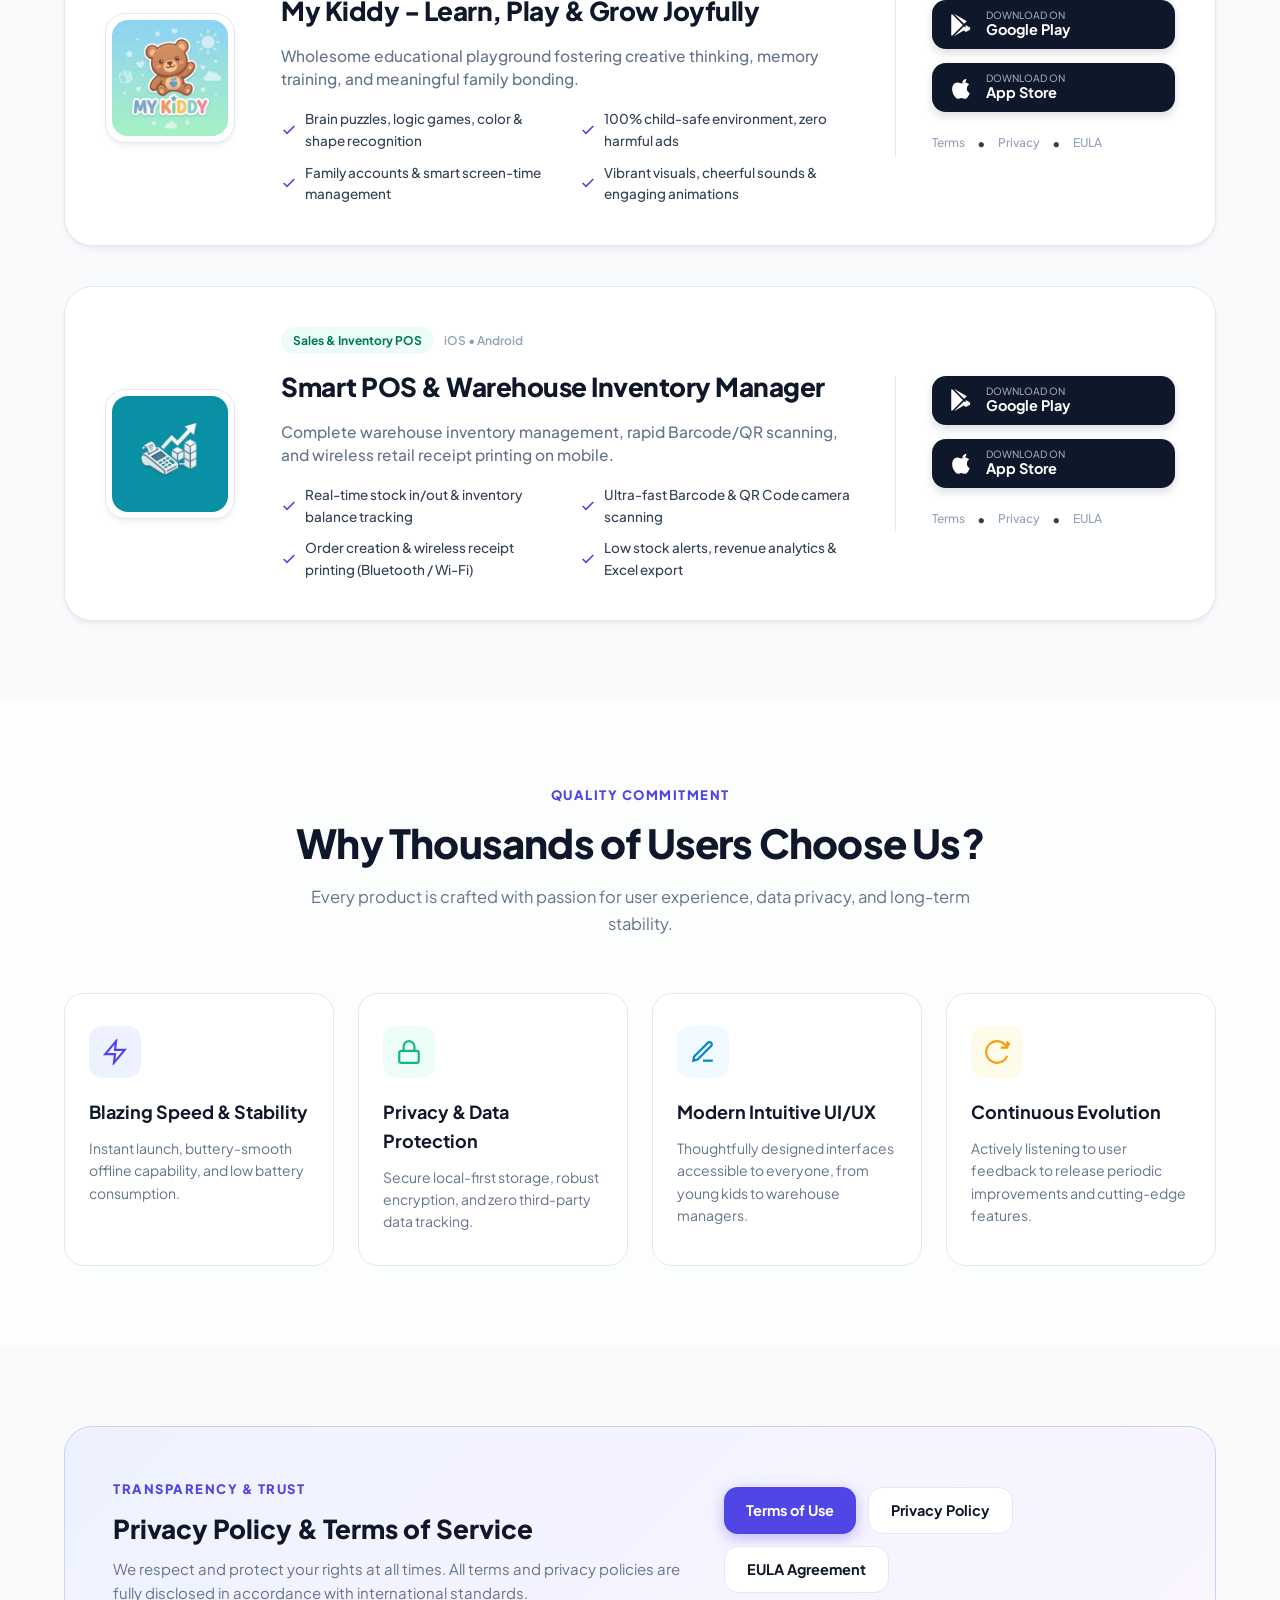
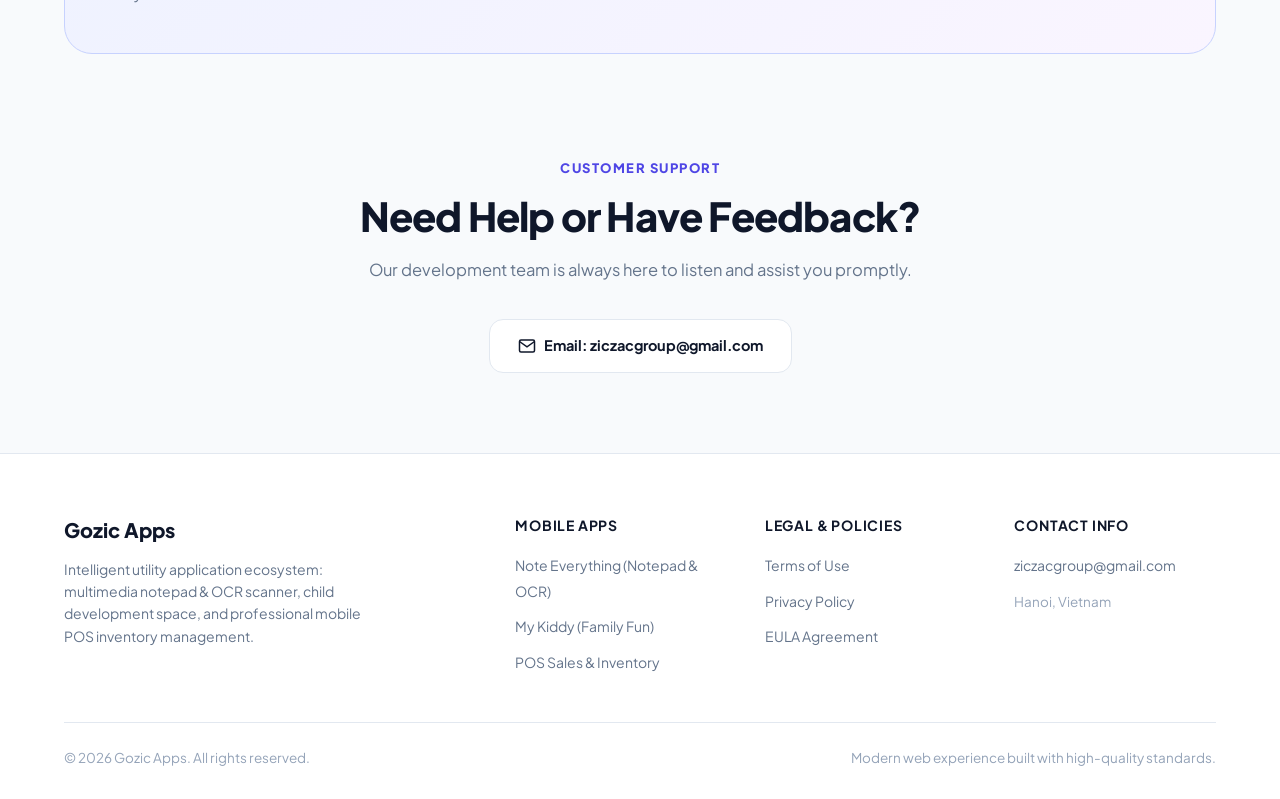
==== commit 8866fdec: "fix: remove hotline contact, keep email only across portal and docs" ====
--- a/index.html
+++ b/index.html
@@ -438,10 +438,6 @@
             <svg width="18" height="18" viewBox="0 0 24 24" fill="none" stroke="currentColor" stroke-width="2"><path d="M4 4h16c1.1 0 2 .9 2 2v12c0 1.1-.9 2-2 2H4c-1.1 0-2-.9-2-2V6c0-1.1.9-2 2-2z"></path><polyline points="22,6 12,13 2,6"></polyline></svg>
             <span data-i18n="contact_email">Email: ziczacgroup@gmail.com</span>
           </a>
-          <a href="tel:19001001" class="btn btn-outline" style="padding: 14px 28px;">
-            <svg width="18" height="18" viewBox="0 0 24 24" fill="none" stroke="currentColor" stroke-width="2"><path d="M22 16.92v3a2 2 0 0 1-2.18 2 19.79 19.79 0 0 1-8.63-3.07 19.5 19.5 0 0 1-6-6 19.79 19.79 0 0 1-3.07-8.67A2 2 0 0 1 4.11 2h3a2 2 0 0 1 2 1.72 12.84 12.84 0 0 0 .7 2.81 2 2 0 0 1-.45 2.11L8.09 9.91a16 16 0 0 0 6 6l1.27-1.27a2 2 0 0 1 2.11-.45 12.84 12.84 0 0 0 2.81.7A2 2 0 0 1 22 16.92z"></path></svg>
-            <span data-i18n="contact_phone">Hotline: 1900 1001</span>
-          </a>
         </div>
       </div>
     </section>
@@ -480,7 +476,6 @@
           <h5 data-i18n="footer_title_contact">Contact Info</h5>
           <ul>
             <li><a href="mailto:ziczacgroup@gmail.com">ziczacgroup@gmail.com</a></li>
-            <li><a href="tel:19001001">Hotline: 1900 1001</a></li>
             <li><span style="color: var(--text-light); font-size: 13.5px;" data-i18n="footer_location">Hanoi, Vietnam</span></li>
           </ul>
         </div>
